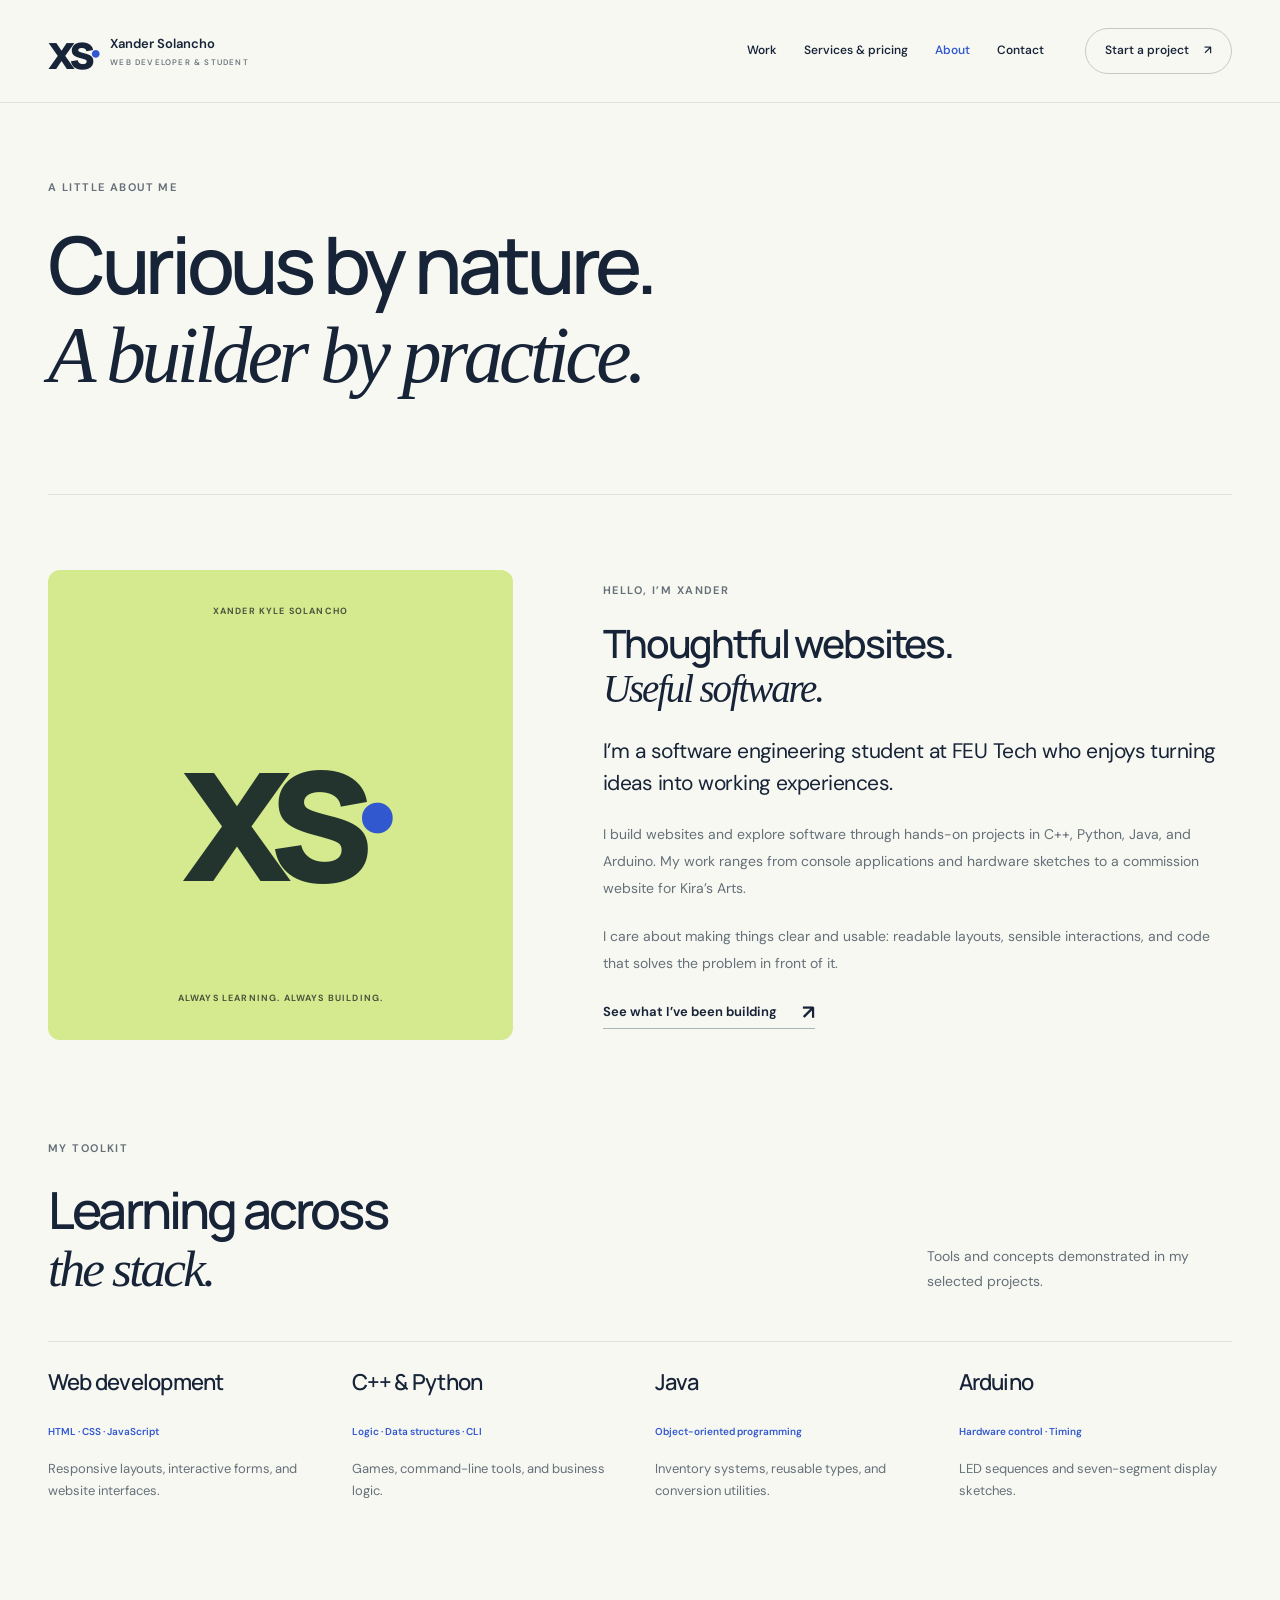
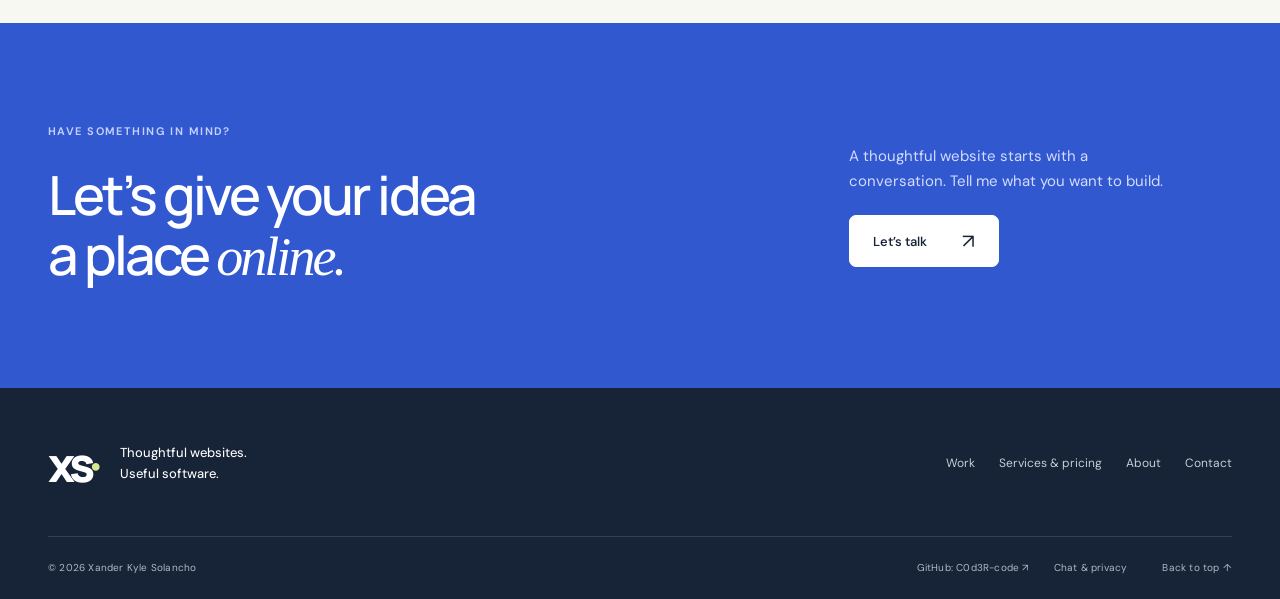
==== about.html @ 51db66fb "Redesign portfolio with case study, services, and rounded USD/PHP estimates" ====
<!doctype html>
<html lang="en">
<head>
<meta charset="utf-8">
<meta name="viewport" content="width=device-width,initial-scale=1">
<meta name="theme-color" content="#f8f8f3">
<meta name="description" content="Meet Xander Kyle Solancho, an FEU Tech software engineering student who builds websites and programs in C++, Python, Java, and Arduino.">
<meta property="og:title" content="About Xander — Xander Solancho">
<meta property="og:description" content="Meet Xander Kyle Solancho, an FEU Tech software engineering student who builds websites and programs in C++, Python, Java, and Arduino.">
<meta property="og:type" content="website">
<meta property="og:url" content="https://c0d3r-code.github.io/about.html">
<link rel="canonical" href="https://c0d3r-code.github.io/about.html">
<link rel="icon" href="assets/favicon.svg" type="image/svg+xml">
<title>About Xander — Xander Solancho</title>
<link rel="stylesheet" href="styles.css">
<script src="site.js" defer>
</script>
</head>
<body>
<a class="skip-link" href="#main">Skip to content</a>
<header class="site-header">
<div class="wrap header-inner">
<a class="brand" href="index.html" aria-label="Xander Solancho home">
<span class="brand-symbol">xs<span>·</span>
</span>
<span>Xander Solancho<small>WEB DEVELOPER & STUDENT</small>
</span>
</a>
<button class="menu-toggle" aria-expanded="false" aria-controls="navigation" type="button">Menu <span aria-hidden="true">+</span>
</button>
<nav id="navigation" aria-label="Main navigation">
<a href="work.html" >Work</a>
<a href="services.html" >Services & pricing</a>
<a href="about.html" aria-current="page">About</a>
<a href="contact.html" >Contact</a>
<a class="nav-cta" href="contact.html#inquiry">Start a project <span aria-hidden="true">↗</span>
</a>
</nav>
</div>
</header>
<main id="main">
<section class="page-hero wrap">
<p class="eyebrow">A LITTLE ABOUT ME</p>
<h1>Curious by nature.<br>
<em>A builder by practice.</em>
</h1>
</section>
<section class="wrap about-intro">
<div class="identity-art" aria-label="Xander Solancho monogram">
<span class="mono">XANDER KYLE SOLANCHO</span>
<strong>xs<span>·</span>
</strong>
<span class="mono">ALWAYS LEARNING. ALWAYS BUILDING.</span>
</div>
<div>
<p class="eyebrow">HELLO, I’M XANDER</p>
<h2>Thoughtful websites.<br>
<em>Useful software.</em>
</h2>
<p class="large-copy">I’m a software engineering student at FEU Tech who enjoys turning ideas into working experiences.</p>
<p>I build websites and explore software through hands-on projects in C++, Python, Java, and Arduino. My work ranges from console applications and hardware sketches to a commission website for Kira’s Arts.</p>
<p>I care about making things clear and usable: readable layouts, sensible interactions, and code that solves the problem in front of it.</p>
<a class="text-link" href="work.html">See what I’ve been building <span aria-hidden="true">↗</span>
</a>
</div>
</section>
<section class="section wrap">
<div class="section-heading">
<div>
<p class="eyebrow">MY TOOLKIT</p>
<h2>Learning across<br>
<em>the stack.</em>
</h2>
</div>
<p class="heading-aside">Tools and concepts demonstrated in my selected projects.</p>
</div>
<div class="toolkit">
<article>
<h3>Web development</h3>
<span>HTML · CSS · JavaScript</span>
<p>Responsive layouts, interactive forms, and website interfaces.</p>
</article>
<article>
<h3>C++ & Python</h3>
<span>Logic · Data structures · CLI</span>
<p>Games, command-line tools, and business logic.</p>
</article>
<article>
<h3>Java</h3>
<span>Object-oriented programming</span>
<p>Inventory systems, reusable types, and conversion utilities.</p>
</article>
<article>
<h3>Arduino</h3>
<span>Hardware control · Timing</span>
<p>LED sequences and seven-segment display sketches.</p>
</article>
</div>
</section>
<section class="cta section">
<div class="wrap cta-inner">
<div>
<p class="eyebrow">HAVE SOMETHING IN MIND?</p>
<h2>Let’s give your idea<br>a place <em>online.</em>
</h2>
</div>
<div>
<p>A thoughtful website starts with a conversation. Tell me what you want to build.</p>
<a class="button " href="contact.html">Let’s talk <span aria-hidden="true">↗</span>
</a>
</div>
</div>
</section>
</main>
<footer class="site-footer">
<div class="wrap">
<div class="footer-top">
<a class="brand footer-brand" href="index.html">
<span class="brand-symbol">xs<span>·</span>
</span>
<span>Thoughtful websites.<br>Useful software.</span>
</a>
<div class="footer-links">
<a href="work.html">Work</a>
<a href="services.html">Services & pricing</a>
<a href="about.html">About</a>
<a href="contact.html">Contact</a>
</div>
</div>
<div class="footer-bottom">
<span>© 2026 Xander Kyle Solancho</span>
<a href="https://github.com/C0d3R-code" target="_blank" rel="noopener noreferrer">GitHub: C0d3R-code <span aria-hidden="true">↗</span>
</a>
<a href="privacy.html">Chat & privacy</a>
<a href="#main">Back to top ↑</a>
</div>
</div>
</footer>
<script src="https://cdn.botpress.cloud/webchat/v5.0/inject.js">
</script>
<script src="https://files.bpcontent.cloud/2026/10/01/09/20261001095107-QPX5QSGX.js" defer>
</script>
</body>
</html>
---- styles.css ----
@import url('https://fonts.googleapis.com/css2?family=DM+Sans:wght@400;450;500;550;600;650;700&family=Manrope:wght@400;500;600;650;700;750;800&display=swap');
:root{--paper:#f8f8f3;--ink:#172337;--muted:#657078;--blue:#3158cf;--line:#dfe2dc;--soft:#eeefe8;--lime:#d5e98f;--wine:#30181f;--radius:16px}*{box-sizing:border-box}html{scroll-behavior:smooth;scroll-padding-top:100px}body{margin:0;background:var(--paper);color:var(--ink);font-family:'DM Sans','Segoe UI',sans-serif;font-size:16px;line-height:1.65;-webkit-font-smoothing:antialiased}::selection{background:var(--lime);color:var(--ink)}a{color:inherit;text-decoration:none}button,input,textarea,select{font:inherit}button,a,input,select,textarea{-webkit-tap-highlight-color:transparent}button{cursor:pointer}a,button,input,textarea,select{outline-offset:5px}a:focus-visible,button:focus-visible,input:focus-visible,textarea:focus-visible,select:focus-visible{outline:3px solid var(--blue)}button:disabled{cursor:default;opacity:.45}img{max-width:100%}h1,h2,h3,p{margin-top:0}h1,h2,h3{font-family:'Manrope','Segoe UI',sans-serif;font-weight:550;letter-spacing:-.055em;line-height:1.12}h1{font-size:clamp(48px,6.2vw,88px);margin-bottom:28px}h2{font-size:clamp(35px,4vw,54px);margin-bottom:26px}h3{font-size:24px;letter-spacing:-.035em}h1 em,h2 em,.case-lead em{font-family:Georgia,serif;font-weight:400;letter-spacing:-.055em}p{color:var(--muted);margin-bottom:22px}.wrap{width:min(1240px,calc(100% - 96px));margin-inline:auto}.section{padding-block:100px}.eyebrow,.mono,.section-label{font-family:'DM Sans','Segoe UI',sans-serif;font-size:11px;font-weight:650;letter-spacing:.13em;line-height:1.5}.eyebrow{margin-bottom:24px;color:var(--muted)}.small{font-size:13px}.muted{color:var(--muted)}.large-copy{font-size:25px;line-height:1.5;letter-spacing:-.025em;color:var(--ink)}.skip-link{position:absolute;top:8px;left:-9999px;background:var(--ink);color:white;padding:12px 20px;z-index:999}.skip-link:focus{left:12px}.site-header{border-bottom:1px solid var(--line);position:relative;z-index:20;background:var(--paper)}.header-inner{height:102px;display:flex;align-items:center;justify-content:space-between;gap:30px}.brand{display:flex;align-items:center;gap:15px;font-size:13px;font-weight:600;line-height:1.5;white-space:nowrap}.brand-symbol{font-family:'Manrope','Segoe UI',sans-serif;font-size:48px;font-weight:800;letter-spacing:-.13em;line-height:1}.brand-symbol>span{color:var(--blue)}.brand small{display:block;font-size:8px;letter-spacing:.15em;font-weight:550;color:var(--muted);margin-top:3px}.site-header nav{display:flex;align-items:center;gap:27px;font-size:12px;font-weight:550}.site-header nav>a{transition:color .2s}.site-header nav>a:hover,.site-header nav>a[aria-current]{color:var(--blue)}.site-header nav .nav-cta{border:1px solid #c5cbc5;border-radius:30px;padding:12px 19px;margin-left:14px}.nav-cta span{margin-left:12px}.menu-toggle{display:none}.button{display:inline-flex;align-items:center;justify-content:space-between;gap:35px;padding:15px 23px;background:var(--ink);color:white;border:1px solid var(--ink);border-radius:7px;font-size:13px;font-weight:550;line-height:1.5;transition:background .2s,transform .2s;cursor:pointer}.button:hover{background:var(--blue);border-color:var(--blue);transform:translateY(-2px)}.button>span{font-size:20px;font-weight:400;line-height:1}.button-secondary{background:transparent;color:var(--ink);border-color:#cbd1cb}.button-secondary:hover{color:white}.text-link{display:inline-flex;align-items:center;gap:25px;font-size:13px;font-weight:650;border-bottom:1px solid #acb5b5;padding-bottom:5px;width:fit-content}.text-link:hover{color:var(--blue);border-color:var(--blue)}.text-link span{font-size:20px;line-height:1}.home-hero{padding-top:55px;padding-bottom:60px}.hero-kicker{display:flex;align-items:center;gap:9px;font-size:10px;letter-spacing:.13em;font-weight:600;color:var(--muted)}.status-dot{width:7px;height:7px;flex:none;background:var(--blue);border-radius:50%;box-shadow:0 0 0 4px #3158cf0c}.hero-index{margin-left:auto;letter-spacing:.1em}.hero-heading{display:grid;grid-template-columns:1.25fr .75fr;gap:60px;align-items:end;margin:31px 0 46px}.hero-heading h1{font-size:clamp(48px,5.7vw,79px);letter-spacing:-.065em;line-height:1.08;margin:0;font-weight:550}.hero-heading h1>span{color:var(--blue)}.hero-intro{max-width:420px;padding-bottom:3px}.hero-intro p{font-size:15px;line-height:1.8}.hero-actions{display:flex;gap:10px;flex-wrap:wrap}.hero-actions .button{padding:13px 16px;gap:21px;font-size:12px}.hero-showcase{display:grid;grid-template-columns:.75fr 1.4fr;background:#e9e6ee;border-radius:14px;overflow:hidden;position:relative;min-height:420px;transition:box-shadow .25s}.hero-showcase:hover{box-shadow:0 15px 45px #17233714}.showcase-note{padding:45px 42px 75px}.showcase-note .eyebrow{font-size:9px;color:#645970}.showcase-note h2{font-size:40px;line-height:1.18;margin:24px 0}.showcase-note p{font-size:12px;line-height:1.6;color:#655c6c}.round-arrow{display:flex;align-items:center;justify-content:center;border:1px solid #b1a9b8;width:44px;height:44px;border-radius:50%;font-size:23px;margin-top:24px}.showcase-preview{padding:36px 32px 0 6px;display:flex;align-items:flex-start;overflow:hidden;max-height:430px;transform:rotate(-3deg);transform-origin:center}.browser-frame{background:#2f1920;border-radius:10px 10px 0 0;overflow:hidden;width:100%;box-shadow:0 14px 40px #271d2c26}.browser-bar{height:28px;background:#3d2931;display:flex;align-items:center;justify-content:space-between;padding:0 13px;color:#c2b0b8;font-size:8px;letter-spacing:.02em;gap:10px}.browser-dots{font-size:6px;letter-spacing:3px;color:#a18a93}.browser-screen{aspect-ratio:1.32;overflow:hidden}.browser-screen img{width:100%;height:auto;max-width:none;display:block}.project-caption{position:absolute;bottom:0;left:0;right:0;padding:16px 30px;background:#e9e6ee;display:flex;justify-content:space-between;font-size:9px;letter-spacing:.1em;font-weight:550;border-top:1px solid #d8d1e0}.expertise-strip{border-block:1px solid var(--line);padding:20px 0}.expertise-strip .wrap{display:flex;justify-content:space-between;align-items:center;gap:24px;font-size:12px;white-space:nowrap}.expertise-strip .wrap>span:first-child{color:var(--muted);margin-right:auto}.expertise-strip b{font-size:18px;color:var(--blue)}.intro-grid{display:grid;grid-template-columns:1fr 1fr;gap:100px;align-items:start}.intro-grid>div:last-child{padding-top:8px}.intro-grid p:not(.eyebrow):not(.large-copy){font-size:15px}.intro-grid .text-link{margin-top:12px}.section-heading{display:flex;justify-content:space-between;align-items:end;gap:40px;margin-bottom:44px}.section-heading h2{margin-bottom:0}.section-heading>.text-link{margin-bottom:6px}.heading-aside{max-width:305px;font-size:14px;line-height:1.8;margin-bottom:3px}.service-overview,.process-section,.case-features{background:var(--soft);border-block:1px solid var(--line)}.three-grid{display:grid;grid-template-columns:repeat(3,1fr);gap:25px}.service-card{padding:28px 0 4px;border-top:1px solid #cbd1c8}.service-number{display:block;color:var(--blue);font-size:11px;letter-spacing:.06em;margin-bottom:34px}.service-card h3{max-width:260px;font-size:24px;margin-bottom:17px}.service-card p{max-width:320px;font-size:14px;line-height:1.85;margin-bottom:0}.pricing-teaser{display:grid;grid-template-columns:1fr 1fr;gap:110px;align-items:center}.pricing-teaser>div>p:not(.eyebrow){max-width:420px;font-size:15px}.price-card{padding:44px;background:var(--ink);border-radius:14px;color:white}.price-card .eyebrow{color:#bac7d4;font-size:10px}.big-price{display:flex;align-items:baseline;gap:5px;font-size:91px;letter-spacing:-.075em;font-family:'Manrope',sans-serif;font-weight:500;line-height:1.3}.big-price>span{font-size:23px;letter-spacing:-.02em;margin-right:5px}.big-price small{font:13px 'DM Sans',sans-serif;letter-spacing:0;color:#a6b5c5;margin-left:12px}.price-card p{color:#b1c0ce;font-size:13px;margin:20px 0 30px}.price-card .button{background:var(--lime);border-color:var(--lime);color:var(--ink);width:100%}.compact-projects{border-top:1px solid var(--line)}.compact-projects>a{display:flex;align-items:center;gap:35px;padding:25px 3px;border-bottom:1px solid var(--line)}.compact-projects>a>span:first-child{font-size:11px;color:var(--muted);width:65px}.compact-projects h3{font-size:21px;letter-spacing:-.03em;margin:0}.compact-projects>a>span:last-child{font-size:23px;margin-left:auto}.compact-projects>a:hover h3{color:var(--blue)}.below-link{margin-top:32px}.cta{background:var(--blue);color:white}.cta-inner{display:grid;grid-template-columns:1.3fr .7fr;align-items:center;gap:90px}.cta .eyebrow{color:#c4d0ff}.cta h2{font-size:54px;margin-bottom:0}.cta p:not(.eyebrow){color:#d3dcff;font-size:15px;max-width:330px}.cta .button{background:white;color:var(--ink);border-color:white}.cta .button:hover{background:var(--lime);border-color:var(--lime)}.site-footer{background:#172337;color:white;padding-top:52px}.footer-top{display:flex;justify-content:space-between;align-items:center;gap:35px;padding-bottom:48px}.footer-brand{gap:25px;line-height:1.6;font-size:13px;font-weight:450}.footer-brand .brand-symbol>span{color:var(--lime)}.footer-links{display:flex;gap:24px;color:#c5ced6;font-size:12px}.footer-links a:hover{color:white}.footer-bottom{display:flex;flex-wrap:wrap;align-items:center;gap:25px;font-size:10px;padding:23px 0;border-top:1px solid #344050;color:#aebac8;letter-spacing:.02em}.footer-bottom>span:first-child{margin-right:auto}.footer-bottom>a:last-child{margin-left:10px}.page-hero{padding-top:76px;padding-bottom:66px;border-bottom:1px solid var(--line)}.page-hero h1{max-width:1040px}.page-hero>p:not(.eyebrow){font-size:17px;max-width:580px;margin-bottom:0}.anchor-links{display:flex;gap:30px;margin-top:34px;font-size:12px;font-weight:600}.anchor-links a:hover{color:var(--blue)}.section-label{display:flex;align-items:center;justify-content:space-between;gap:25px;padding-bottom:22px;margin-bottom:40px;border-bottom:1px solid var(--line);color:var(--muted);font-size:10px}.work-feature{display:grid;grid-template-columns:1.25fr .75fr;gap:60px;align-items:center}.work-image{background:#e9e6ee;padding:48px 36px 0;overflow:hidden;border-radius:12px}.work-image .browser-screen{aspect-ratio:1.15}.work-description h2{margin:22px 0 20px;font-size:43px}.work-description p{font-size:15px}.tags{display:flex;flex-wrap:wrap;gap:7px}.tag{font-size:9px;letter-spacing:.04em;padding:6px 11px;border:1px solid #cbd0cd;border-radius:40px;line-height:1.5}.work-description .text-link{margin-top:28px}.portfolio-project{display:grid;grid-template-columns:1.25fr .75fr;gap:60px;align-items:center;margin-top:70px}.portfolio-art{height:270px;border-radius:12px;background:#e3e8dc;display:flex;flex-direction:column;align-items:center;justify-content:space-between;padding:26px;color:#2d4738}.portfolio-art strong{font-family:'Manrope',sans-serif;letter-spacing:-.13em;font-size:120px;line-height:1}.portfolio-art strong>span{color:var(--blue)}.portfolio-art>span{font-size:9px;letter-spacing:.17em}.portfolio-project h3{font-size:32px}.portfolio-project p:not(.eyebrow){font-size:15px}.code-grid{display:grid;grid-template-columns:repeat(3,1fr);gap:18px}.code-project{padding:28px;background:white;border:1px solid var(--line);border-radius:10px;display:flex;flex-direction:column}.project-top{display:flex;justify-content:space-between;align-items:center;margin-bottom:38px;color:var(--blue)}.project-top .mono{font-size:10px}.project-top>span:last-child{font-size:23px}.code-project h3{font-size:24px;line-height:1.23}.code-project p{font-size:13px;line-height:1.8}.code-project small{font-size:10px;color:var(--muted);margin-top:auto;margin-bottom:25px}.code-project .text-link{font-size:12px}.source-download{font-size:10px;color:var(--muted);margin-top:15px}.source-download:hover{color:var(--blue)}.work-section{padding-bottom:20px}.case-hero{padding-top:35px}.back-link{display:block;font-size:12px;color:var(--muted);width:fit-content;margin-bottom:55px}.case-hero h1{font-size:clamp(56px,8vw,110px);margin:26px 0 20px}.blue-dot{color:var(--blue)}.case-lead{font-size:28px;line-height:1.4;letter-spacing:-.025em;color:var(--ink)}.case-meta{display:grid;grid-template-columns:1fr 1.3fr 1fr .8fr;gap:25px;margin-top:50px;border-top:1px solid var(--line);padding:25px 0 40px}.case-meta dt{font-size:9px;letter-spacing:.13em;color:var(--muted);margin-bottom:10px}.case-meta dd{margin:0;font-size:12px}.case-visual{background:#e9e6ee;border-radius:14px;padding:48px 58px 0;overflow:hidden}.case-desktop .browser-screen{aspect-ratio:1.65}.case-desktop .browser-bar{height:35px}.credit{border-left:2px solid #c6ccc7;padding-left:18px;font-size:12px!important;margin-top:30px}.responsive-case{display:grid;grid-template-columns:1fr 1fr;align-items:center;gap:110px}.responsive-case>div>p:not(.eyebrow){font-size:15px;max-width:430px}.mobile-stage{background:#e9e6ee;border-radius:14px;padding:55px 35px 28px;display:flex;flex-direction:column;align-items:center;gap:30px}.mobile-stage>.mono{font-size:8px;color:#776578;text-align:center}.phone-frame{border:7px solid #251820;border-radius:30px;width:255px;height:510px;overflow:hidden;box-shadow:0 14px 35px #271d2c26;background:#251820}.phone-frame img{display:block;width:100%;height:auto}.case-note{margin-top:35px;padding:25px;background:var(--soft);border-radius:8px}.case-note strong{font-size:12px}.case-note p{font-size:12px;margin:10px 0 0;line-height:1.8}.case-outcome{border-top:1px solid var(--line)}.case-outcome>p:not(.eyebrow){max-width:710px;font-size:17px}.case-outcome .button{margin-top:8px}.services-hero-bottom{display:flex;justify-content:space-between;align-items:end;gap:40px}.services-hero-bottom p{max-width:580px;font-size:17px;margin:0}.price-pill{flex:none;border:1px solid #ccd2ca;border-radius:50px;padding:15px 22px;font-size:12px}.price-pill>span{font-weight:700;font-size:19px;letter-spacing:-.03em;margin-right:8px}.services-list article{display:grid;grid-template-columns:60px 1fr 1fr;gap:45px;align-items:start;border-bottom:1px solid var(--line);padding:34px 0}.services-list article>.mono{color:var(--blue);padding-top:7px}.services-list article h2{font-size:30px;letter-spacing:-.04em;max-width:320px;margin:0}.services-list article p{font-size:14px;line-height:1.85;margin:0}.services-list .section-label{margin-bottom:0}.services-list{padding-bottom:30px}.estimate-section{display:grid;grid-template-columns:1fr .95fr;gap:110px;align-items:start}.estimate-section>div>p:not(.eyebrow){font-size:15px}.estimate-section .clean-list{margin:28px 0}.clean-list{padding:0;list-style:none}.clean-list li{padding:12px 0;border-bottom:1px solid var(--line);font-size:13px}.clean-list li:before{content:'↗';color:var(--blue);margin-right:14px}.calculator{background:white;border:1px solid var(--line);border-radius:14px;padding:34px;box-shadow:0 8px 25px #17233705}.calc-heading{display:flex;justify-content:space-between;align-items:center;margin-bottom:30px}.calc-heading .eyebrow{margin:0;font-size:10px}.calc-icon{font-size:25px;color:var(--blue)}.calculator>label{font-size:13px;font-weight:600}.stepper{display:flex;align-items:center;justify-content:space-between;border:1px solid #cbd3ce;border-radius:7px;padding:8px;margin:10px 0 24px;background:var(--paper)}.stepper button{border:0;width:42px;height:42px;background:white;border-radius:5px;color:var(--ink);font-size:23px}.stepper input{width:100px;padding:5px;background:none;border:0;text-align:center;appearance:textfield;font-size:26px;font-weight:600}.stepper input::-webkit-inner-spin-button{appearance:none}.calc-rule{display:flex;justify-content:space-between;gap:10px;font-size:10px;color:var(--muted);border-bottom:1px solid var(--line);padding-bottom:18px}.calc-rule>span:last-child{letter-spacing:.1em;font-size:8px}.calc-total{display:flex;flex-direction:column;padding:26px 0;gap:5px}.calc-total>span{font-size:11px;color:var(--muted)}.calc-total>strong{font-family:'Manrope',sans-serif;font-weight:600;letter-spacing:-.055em;font-size:44px;line-height:1.3;margin-bottom:14px}.calc-total>strong.php-total{font-size:32px;color:var(--blue);margin:0}.rate-field{display:flex;align-items:center;border-top:1px solid var(--line);padding-top:22px;gap:10px}.rate-field label{font-size:10px;white-space:nowrap;margin-right:auto}.rate-field input{min-width:0;width:112px;padding:7px 10px;border:1px solid var(--line);border-radius:5px;font-size:12px;background:var(--paper);color:var(--ink)}.rate-field button{width:32px;height:32px;flex:none;border:1px solid var(--line);border-radius:5px;background:white;color:var(--blue);font-size:19px}.rate-status,.rate-credit{font-size:10px!important;line-height:1.7;margin:10px 0 0}.rate-credit a{text-decoration:underline;text-underline-offset:3px}.calculator .button{width:100%;margin-top:25px}.faq-section{display:grid;grid-template-columns:.8fr 1.2fr;gap:90px}.faq-list{border-top:1px solid var(--line)}.faq-list details{border-bottom:1px solid var(--line)}.faq-list summary{cursor:pointer;list-style:none;font-size:14px;font-weight:550;padding:22px 30px 22px 0;position:relative}.faq-list summary:after{content:'+';position:absolute;right:2px;top:18px;font-size:22px;color:var(--blue)}.faq-list details[open] summary:after{content:'−'}.faq-list summary::-webkit-details-marker{display:none}.faq-list details p{font-size:13px;line-height:1.85;padding-right:25px}.about-intro{display:grid;grid-template-columns:.85fr 1.15fr;gap:90px;align-items:center;padding-top:75px}.identity-art{background:var(--lime);border-radius:12px;min-height:470px;display:flex;flex-direction:column;align-items:center;justify-content:space-between;padding:35px 24px}.identity-art>.mono{font-size:9px;color:#46513a;text-align:center}.identity-art strong{font-family:'Manrope',sans-serif;font-weight:750;line-height:1;letter-spacing:-.13em;font-size:200px;color:#23342e}.identity-art strong>span{color:var(--blue)}.about-intro h2{font-size:39px}.about-intro p:not(.large-copy):not(.eyebrow){font-size:14px;line-height:1.9}.about-intro .large-copy{font-size:21px}.toolkit{display:grid;grid-template-columns:repeat(4,1fr);border-top:1px solid var(--line);gap:30px}.toolkit article{padding-top:28px}.toolkit h3{font-size:22px}.toolkit article>span{font-size:10px;font-weight:600;color:var(--blue)}.toolkit p{font-size:13px;margin-top:15px}.contact-layout{display:grid;grid-template-columns:1fr 1fr;gap:90px;align-items:start;padding:70px 0 50px}.contact-list{border-top:1px solid var(--line);display:flex;flex-direction:column}.contact-list>a{display:grid;grid-template-columns:65px minmax(0,1fr) 20px;gap:12px;align-items:center;padding:22px 0;border-bottom:1px solid var(--line);font-size:14px}.contact-label{color:var(--muted);font-size:12px}.contact-value{overflow-wrap:anywhere;font-weight:550}.contact-list>a>span:last-child{font-size:20px;justify-self:end}.contact-list>a:hover .contact-value{color:var(--blue)}.contact-help{display:flex;gap:22px;margin-top:50px;align-items:start}.small-icon{font-size:34px;color:var(--blue);line-height:1.2}.contact-help h3{font-size:21px}.contact-help p{font-size:13px;line-height:1.8}.contact-help .text-link{font-size:11px}.inquiry-card{padding:36px;background:#eeefe8;border:1px solid var(--line);border-radius:12px}.inquiry-card h2{font-size:37px}.inquiry-card label{display:block;font-size:11px;font-weight:600;margin:19px 0 7px}.inquiry-card input,.inquiry-card select,.inquiry-card textarea{padding:13px 12px;background:var(--paper);border:1px solid #cfd5cd;color:var(--ink);font-size:12px;border-radius:5px;width:100%;min-width:0}.inquiry-card textarea{resize:vertical;min-height:130px}.form-row{display:grid;grid-template-columns:1.7fr .8fr;gap:12px}.inquiry-card .button{width:100%;margin-top:20px}.form-note{font-size:10px;line-height:1.8;margin:13px 0 0}.contact-bottom{border-top:1px solid var(--line);padding:35px 0 65px;display:flex;align-items:center;justify-content:space-between;gap:20px}.contact-bottom p{font-size:12px;margin:0}.contact-bottom strong{color:var(--ink);margin-left:16px}.prose{max-width:800px;padding-top:60px}.prose h2{font-size:27px;margin-top:34px;letter-spacing:-.035em}.prose p{font-size:15px;line-height:1.9}.prose a{text-decoration:underline;text-underline-offset:4px}
@media(min-width:1500px){.hero-heading h1{font-size:84px}.showcase-preview{max-height:480px}.hero-showcase{min-height:460px}}
@media(max-width:1100px){.wrap{width:calc(100% - 64px)}.site-header nav{gap:17px}.site-header nav .nav-cta{margin-left:0;padding:11px 14px}.brand{gap:12px}.brand>span:last-child{font-size:11px}.brand small{font-size:7px}.hero-heading{gap:35px;grid-template-columns:1.2fr .8fr}.hero-heading h1{font-size:61px}.hero-intro p{font-size:14px}.hero-actions .button{gap:13px;padding:12px}.showcase-note{padding:35px 30px 65px}.showcase-note h2{font-size:34px}.hero-showcase{min-height:380px}.showcase-preview{max-height:370px}.intro-grid,.pricing-teaser,.cta-inner,.work-feature,.portfolio-project,.responsive-case,.estimate-section,.about-intro,.contact-layout{gap:55px}.code-grid{grid-template-columns:repeat(2,1fr)}.services-list article{gap:30px;grid-template-columns:40px 1fr 1fr}.services-list article h2{font-size:26px}.faq-section{gap:50px}.contact-list>a{gap:8px;grid-template-columns:51px minmax(0,1fr) 15px;font-size:12px}.big-price{font-size:79px}}
@media(max-width:800px){.section{padding-block:75px}.header-inner{height:83px}.brand>span:last-child{font-size:12px}.brand small{font-size:7px}.site-header nav{gap:15px}.site-header nav .nav-cta{display:none}.hero-heading{grid-template-columns:1fr;gap:25px;margin-bottom:35px}.hero-heading h1{font-size:70px}.hero-intro{max-width:560px}.hero-actions .button{padding:13px 20px;gap:30px}.hero-showcase{grid-template-columns:.7fr 1fr;min-height:340px}.showcase-note{padding:28px 25px 55px}.showcase-note h2{font-size:31px}.showcase-note p{font-size:11px}.round-arrow{margin-top:20px}.showcase-preview{padding:35px 15px 0 0;max-height:320px}.showcase-preview .browser-screen{aspect-ratio:.85}.project-caption{font-size:8px;padding:13px 20px}.expertise-strip .wrap{gap:18px;font-size:10px;flex-wrap:wrap;justify-content:center}.expertise-strip .wrap>span:first-child{display:none}.intro-grid{gap:40px}.large-copy{font-size:22px}.three-grid{gap:20px}.service-card h3{font-size:21px}.service-card p{font-size:13px}.pricing-teaser{gap:40px}.price-card{padding:27px}.big-price{font-size:64px}.big-price>span{font-size:17px}.big-price small{font-size:11px;margin-left:7px}.price-card .button{gap:12px;padding:13px 15px;font-size:11px}.section-heading{gap:30px}.heading-aside{max-width:250px;font-size:13px}.cta-inner{gap:45px}.cta h2{font-size:43px}.cta p:not(.eyebrow){font-size:13px}.footer-links{gap:18px;font-size:11px;flex-wrap:wrap;justify-content:end}.footer-bottom{gap:18px}.work-feature,.portfolio-project{gap:35px;grid-template-columns:1.1fr .9fr}.work-image{padding:30px 20px 0}.work-image .browser-screen{aspect-ratio:.9}.work-description h2{font-size:35px}.work-description p,.portfolio-project p:not(.eyebrow){font-size:13px}.portfolio-art{height:280px}.portfolio-project h3{font-size:28px}.case-meta{grid-template-columns:repeat(2,1fr);row-gap:25px}.case-visual{padding:35px 30px 0}.case-desktop .browser-screen{aspect-ratio:1.3}.responsive-case{gap:40px}.phone-frame{width:205px;height:440px}.mobile-stage{padding:35px 25px 22px}.services-hero-bottom{align-items:start;flex-direction:column;gap:25px}.services-hero-bottom p{font-size:16px}.services-list article{grid-template-columns:30px 1fr;gap:20px}.services-list article p{grid-column:2;max-width:530px}.services-list article h2{max-width:none}.estimate-section{gap:40px}.calculator{padding:25px}.calc-total>strong{font-size:38px}.rate-field{gap:7px}.rate-field input{width:85px}.rate-field label{font-size:9px}.faq-section{grid-template-columns:.8fr 1.2fr;gap:35px}.about-intro{gap:40px;grid-template-columns:.85fr 1.15fr}.identity-art{min-height:440px}.identity-art strong{font-size:155px}.identity-art>.mono{font-size:7px}.about-intro h2{font-size:32px}.toolkit{grid-template-columns:repeat(2,1fr)}.contact-layout{grid-template-columns:1fr;gap:55px}.contact-info{max-width:650px}.contact-list>a{font-size:16px;grid-template-columns:80px minmax(0,1fr) 20px;padding:25px 0}.contact-help{margin-top:35px}.contact-bottom{align-items:start;flex-direction:column}.contact-bottom strong{margin-left:12px}.inquiry-card h2{font-size:40px}}
@media(max-width:580px){.wrap{width:calc(100% - 40px)}.header-inner{height:79px}.brand-symbol{font-size:43px}.brand{gap:12px}.brand>span:last-child{font-size:11px}.brand small{font-size:6px;letter-spacing:.12em}.menu-toggle{display:flex;align-items:center;gap:18px;background:none;border:1px solid #cbd1c8;border-radius:30px;padding:9px 15px;font-size:11px}.menu-toggle>span{font-size:19px;line-height:1}.site-header nav{display:none;position:absolute;left:0;right:0;top:79px;background:var(--paper);border-bottom:1px solid var(--line);padding:20px;box-shadow:0 14px 20px #17233709;flex-direction:column;align-items:stretch;gap:0;font-size:15px}.site-header nav.open{display:flex}.site-header nav>a{padding:12px 0}.site-header nav .nav-cta{display:block;padding:12px 17px;margin:10px 0 0;text-align:center}.home-hero{padding-top:34px;padding-bottom:35px}.hero-kicker{font-size:8px;letter-spacing:.1em;gap:8px}.hero-index{font-size:7px}.hero-heading{margin-top:27px;gap:24px}.hero-heading h1{font-size:clamp(41px,10.9vw,63px);letter-spacing:-.065em;line-height:1.13}.hero-intro p{font-size:14px;line-height:1.85;margin-bottom:22px}.hero-actions{gap:9px}.hero-actions .button{font-size:11px;gap:21px;padding:13px 15px}.hero-showcase{grid-template-columns:1fr;min-height:0}.showcase-note{padding:29px 25px 20px}.showcase-note .eyebrow{font-size:8px}.showcase-note h2{font-size:34px;margin:16px 0 13px;max-width:280px}.showcase-note p{font-size:11px;margin-bottom:0}.round-arrow{position:absolute;right:25px;top:117px;width:39px;height:39px;font-size:22px;margin:0}.showcase-preview{padding:15px 24px 0;max-height:255px;transform:rotate(-3deg);margin-bottom:41px}.showcase-preview .browser-screen{aspect-ratio:1.05}.project-caption{font-size:7px;padding:13px 18px;letter-spacing:.08em}.expertise-strip{padding:17px 0}.expertise-strip .wrap{gap:11px;font-size:8px;width:calc(100% - 30px)}.expertise-strip b{font-size:14px}.section{padding-block:62px}.eyebrow{font-size:9px;margin-bottom:19px}h1{font-size:47px}h2{font-size:36px;margin-bottom:23px}h3{font-size:23px}.intro-grid{grid-template-columns:1fr;gap:19px}.intro-grid>div:last-child{padding-top:0}.intro-grid h2{margin-bottom:0}.large-copy{font-size:22px;line-height:1.5}.intro-grid p:not(.eyebrow):not(.large-copy){font-size:14px}.section-heading{display:block;margin-bottom:31px}.section-heading>.text-link{margin-top:26px;margin-bottom:0}.heading-aside{margin-top:20px;max-width:100%;font-size:13px}.three-grid{grid-template-columns:1fr;gap:28px}.service-card{padding:23px 0 0}.service-number{margin-bottom:20px;font-size:10px}.service-card h3{max-width:none;font-size:25px;margin-bottom:14px}.service-card p{max-width:none;font-size:14px}.pricing-teaser{grid-template-columns:1fr;gap:25px}.price-card{padding:30px}.big-price{font-size:83px}.big-price>span{font-size:21px}.big-price small{font-size:12px;margin-left:10px}.price-card .button{font-size:13px}.compact-projects>a{gap:18px;padding:23px 0;align-items:start}.compact-projects>a>span:first-child{font-size:10px;width:43px;flex:none;padding-top:5px}.compact-projects h3{font-size:19px;line-height:1.4}.compact-projects>a>span:last-child{font-size:20px}.text-link{font-size:12px;gap:20px}.cta-inner{grid-template-columns:1fr;gap:25px}.cta h2{font-size:43px}.cta p:not(.eyebrow){font-size:14px;max-width:100%}.cta .button{font-size:12px}.footer-top{align-items:start;flex-direction:column;padding-bottom:33px;gap:30px}.footer-brand{font-size:12px;gap:22px}.footer-links{justify-content:start;font-size:11px;gap:22px}.footer-bottom{display:grid;grid-template-columns:1fr 1fr;gap:15px;font-size:9px;padding:24px 0}.footer-bottom>span:first-child{margin:0;grid-column:1/-1}.footer-bottom>a:last-child{margin-left:0;grid-column:2;grid-row:3;justify-self:end}.footer-bottom>a:nth-child(2){grid-column:1/-1}.page-hero{padding-top:45px;padding-bottom:43px}.page-hero h1{font-size:clamp(40px,10.3vw,57px);line-height:1.15;letter-spacing:-.06em}.page-hero>p:not(.eyebrow){font-size:15px}.anchor-links{gap:25px;font-size:11px;margin-top:26px}.section-label{font-size:8px;gap:15px;padding-bottom:17px;margin-bottom:27px}.work-feature,.portfolio-project{grid-template-columns:1fr;gap:25px}.work-image{padding:28px 22px 0}.work-image .browser-screen{aspect-ratio:1.25}.work-description h2{font-size:37px;margin:19px 0 16px}.work-description p{font-size:14px}.tag{font-size:8px}.portfolio-project{margin-top:48px;gap:27px}.portfolio-art{height:240px}.portfolio-project h3{font-size:29px}.portfolio-project p:not(.eyebrow){font-size:14px}.code-grid{grid-template-columns:1fr;gap:15px}.code-project{padding:27px}.code-project h3{font-size:25px}.code-project p{font-size:14px}.code-project .text-link{font-size:12px}.project-top{margin-bottom:24px}.code-project small{font-size:10px}.case-hero{padding-top:25px}.back-link{margin-bottom:35px;font-size:11px}.case-hero h1{font-size:58px;letter-spacing:-.065em}.case-lead{font-size:25px;line-height:1.45}.case-meta{margin-top:35px;gap:20px;padding:23px 0 26px}.case-meta dt{font-size:8px}.case-meta dd{font-size:11px;line-height:1.7}.case-visual{padding:24px 18px 0}.case-desktop .browser-screen{aspect-ratio:1.05}.case-desktop .browser-bar{height:23px;font-size:6px;padding:0 8px}.browser-dots{font-size:5px;letter-spacing:1px}.responsive-case{grid-template-columns:1fr;gap:30px}.phone-frame{width:230px;height:475px}.mobile-stage{padding:35px 30px 25px}.case-note{margin-top:25px}.case-outcome>p:not(.eyebrow){font-size:15px}.services-hero-bottom p{font-size:15px}.price-pill{padding:12px 18px;font-size:11px}.price-pill>span{font-size:18px}.services-list article{grid-template-columns:24px 1fr;gap:18px;padding:28px 0}.services-list article h2{font-size:25px;line-height:1.25}.services-list article p{font-size:13px}.services-list article>.mono{font-size:10px;padding-top:5px}.services-list{padding-bottom:0}.estimate-section{grid-template-columns:1fr;gap:29px}.estimate-section .small{font-size:12px!important}.calculator{padding:25px}.calc-total>strong{font-size:43px}.calc-total>strong.php-total{font-size:34px}.rate-field input{width:120px}.rate-field label{font-size:11px}.calc-rule{font-size:11px}.faq-section{grid-template-columns:1fr;gap:20px}.faq-list summary{font-size:13px;line-height:1.7;padding-block:20px}.faq-list details p{font-size:13px}.about-intro{grid-template-columns:1fr;gap:36px;padding-top:40px}.identity-art{min-height:330px;padding:26px}.identity-art strong{font-size:160px}.identity-art>.mono{font-size:8px}.about-intro h2{font-size:35px}.about-intro p:not(.large-copy):not(.eyebrow){font-size:14px}.toolkit{gap:25px 20px}.toolkit article{padding-top:23px}.toolkit h3{font-size:21px;line-height:1.3}.toolkit article>span{font-size:9px}.toolkit p{font-size:12px}.contact-layout{padding-top:40px;gap:42px}.contact-list>a{grid-template-columns:53px minmax(0,1fr) 16px;font-size:12px;gap:8px;padding:22px 0}.contact-label{font-size:11px}.contact-value{line-height:1.8}.contact-help{gap:17px;margin-top:35px}.contact-help h3{font-size:22px}.inquiry-card{padding:26px 22px}.inquiry-card h2{font-size:35px}.form-row{grid-template-columns:1fr}.form-row>div:last-child{max-width:100%}.inquiry-card input,.inquiry-card select,.inquiry-card textarea{font-size:16px;padding:12px;line-height:1.5}.inquiry-card input::placeholder,.inquiry-card textarea::placeholder{font-size:12px}.inquiry-card label{font-size:11px}.inquiry-card .button{font-size:12px}.contact-bottom{padding:28px 0 50px;gap:20px}.contact-bottom p{font-size:11px;display:flex;flex-direction:column;gap:6px}.contact-bottom strong{margin-left:0;font-size:19px}.prose h2{font-size:27px}.prose p{font-size:14px}.form-note{font-size:11px}}
@media(max-width:580px){.contact-value{font-size:14px}.contact-label{font-size:12px}}
@media(prefers-reduced-motion:reduce){html{scroll-behavior:auto}*,*:before,*:after{animation:none!important;transition:none!important}}
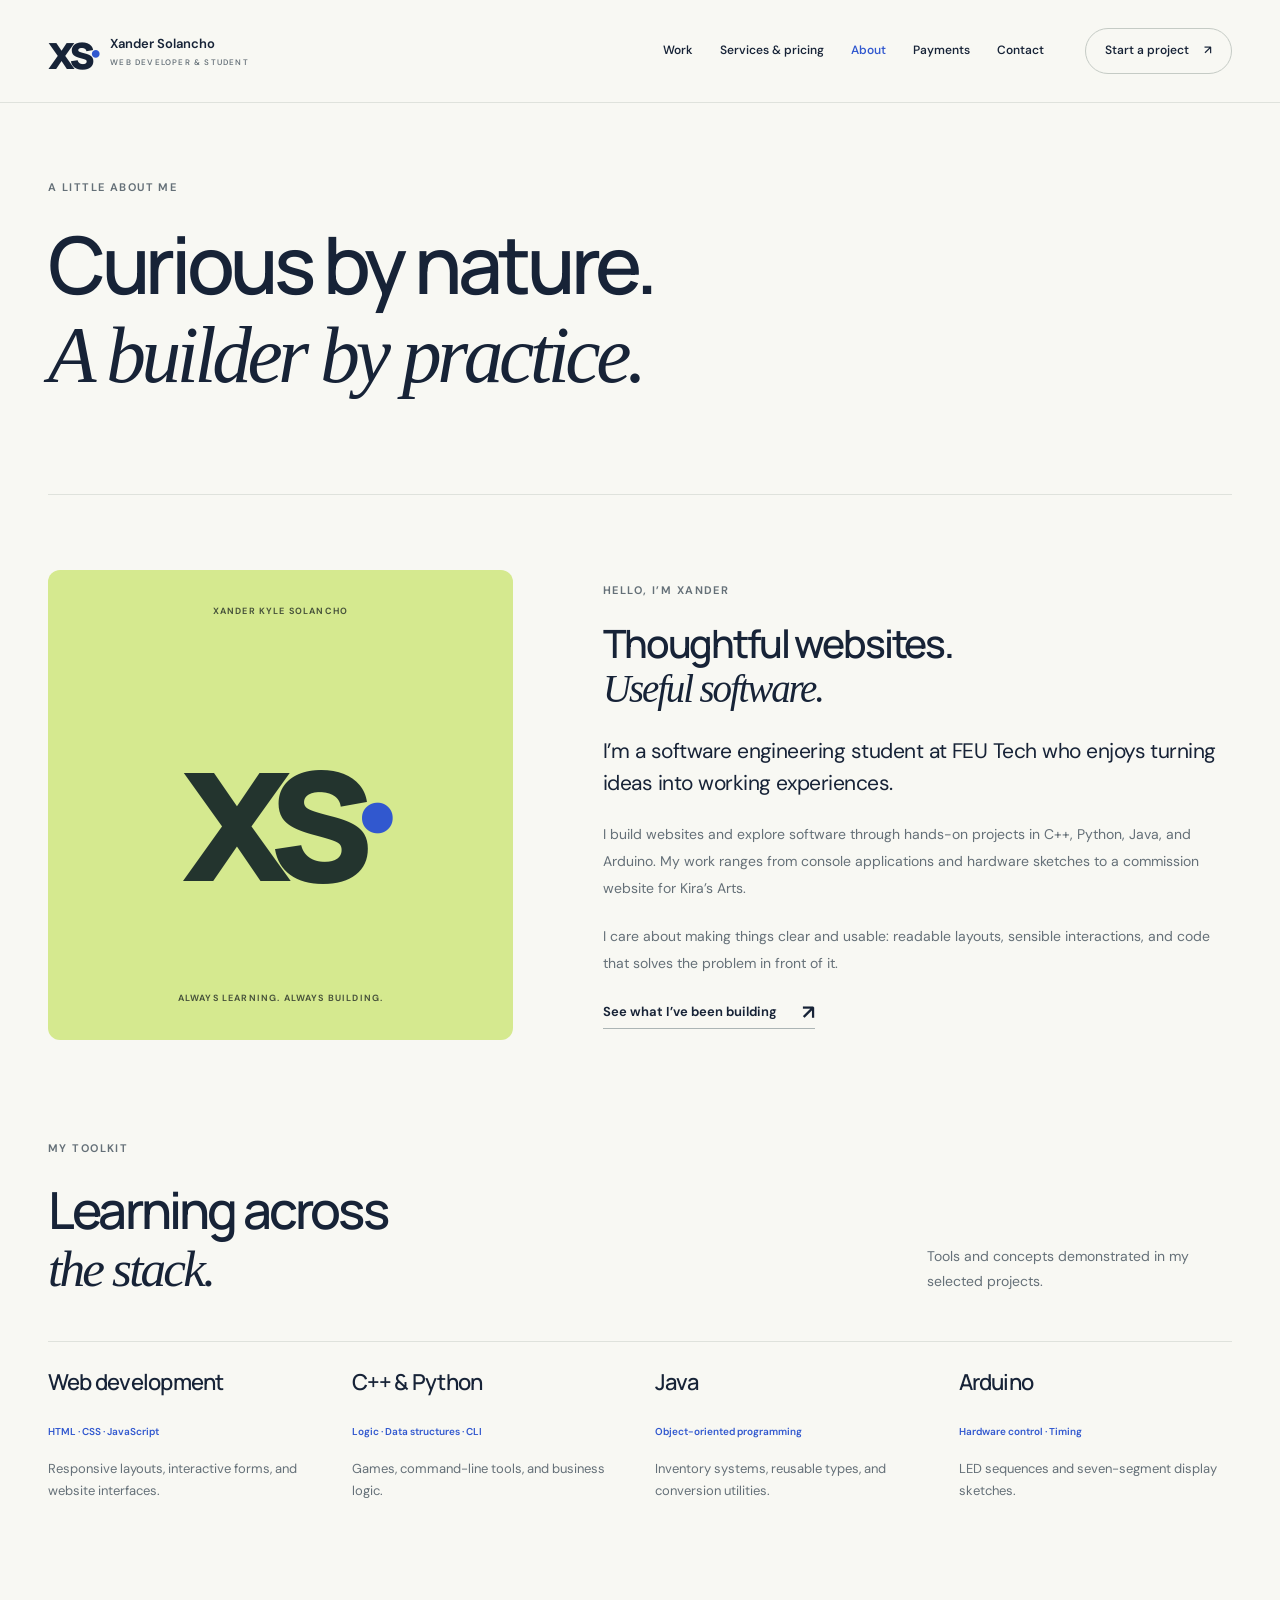
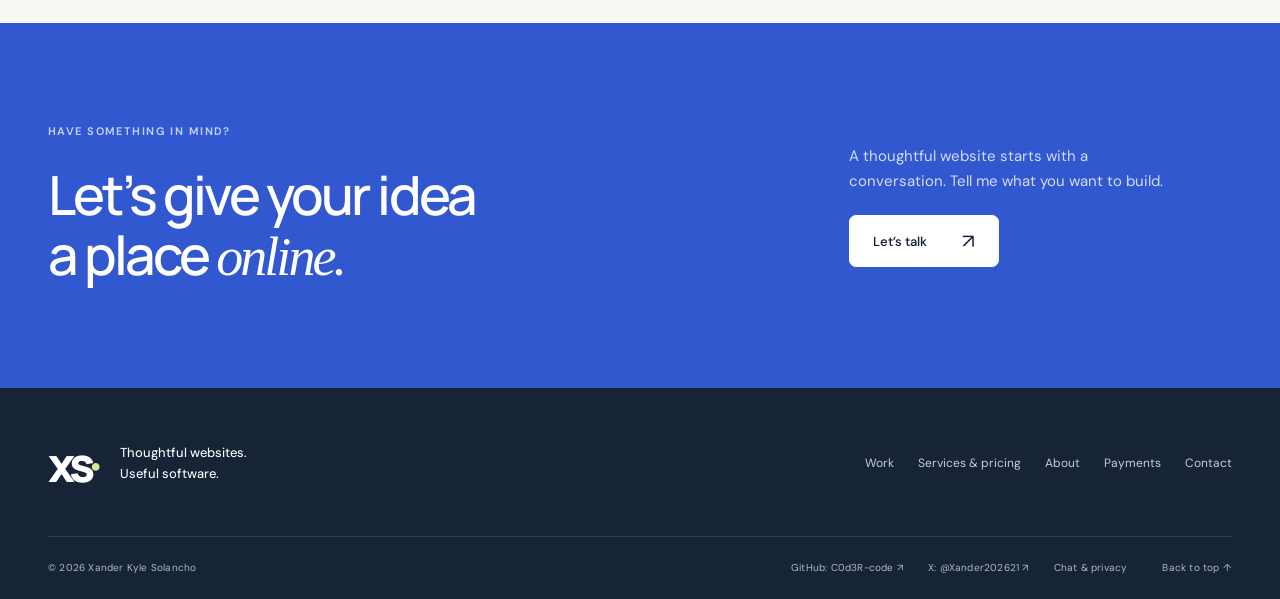
==== commit cce3c3ef: "Add X project updates and PayPal, GCash, Maya payment page" ====
--- a/about.html
+++ b/about.html
@@ -32,6 +32,7 @@
 <a href="work.html" >Work</a>
 <a href="services.html" >Services & pricing</a>
 <a href="about.html" aria-current="page">About</a>
+<a href="payments.html" >Payments</a>
 <a href="contact.html" >Contact</a>
 <a class="nav-cta" href="contact.html#inquiry">Start a project <span aria-hidden="true">↗</span>
 </a>
@@ -124,6 +125,7 @@
 <a href="work.html">Work</a>
 <a href="services.html">Services & pricing</a>
 <a href="about.html">About</a>
+<a href="payments.html">Payments</a>
 <a href="contact.html">Contact</a>
 </div>
 </div>
@@ -131,6 +133,7 @@
 <span>© 2026 Xander Kyle Solancho</span>
 <a href="https://github.com/C0d3R-code" target="_blank" rel="noopener noreferrer">GitHub: C0d3R-code <span aria-hidden="true">↗</span>
 </a>
+<a href="https://x.com/Xander202621" target="_blank" rel="noopener noreferrer">X: @Xander202621 ↗</a>
 <a href="privacy.html">Chat & privacy</a>
 <a href="#main">Back to top ↑</a>
 </div>
--- a/styles.css
+++ b/styles.css
@@ -6,3 +6,9 @@
 @media(max-width:580px){.wrap{width:calc(100% - 40px)}.header-inner{height:79px}.brand-symbol{font-size:43px}.brand{gap:12px}.brand>span:last-child{font-size:11px}.brand small{font-size:6px;letter-spacing:.12em}.menu-toggle{display:flex;align-items:center;gap:18px;background:none;border:1px solid #cbd1c8;border-radius:30px;padding:9px 15px;font-size:11px}.menu-toggle>span{font-size:19px;line-height:1}.site-header nav{display:none;position:absolute;left:0;right:0;top:79px;background:var(--paper);border-bottom:1px solid var(--line);padding:20px;box-shadow:0 14px 20px #17233709;flex-direction:column;align-items:stretch;gap:0;font-size:15px}.site-header nav.open{display:flex}.site-header nav>a{padding:12px 0}.site-header nav .nav-cta{display:block;padding:12px 17px;margin:10px 0 0;text-align:center}.home-hero{padding-top:34px;padding-bottom:35px}.hero-kicker{font-size:8px;letter-spacing:.1em;gap:8px}.hero-index{font-size:7px}.hero-heading{margin-top:27px;gap:24px}.hero-heading h1{font-size:clamp(41px,10.9vw,63px);letter-spacing:-.065em;line-height:1.13}.hero-intro p{font-size:14px;line-height:1.85;margin-bottom:22px}.hero-actions{gap:9px}.hero-actions .button{font-size:11px;gap:21px;padding:13px 15px}.hero-showcase{grid-template-columns:1fr;min-height:0}.showcase-note{padding:29px 25px 20px}.showcase-note .eyebrow{font-size:8px}.showcase-note h2{font-size:34px;margin:16px 0 13px;max-width:280px}.showcase-note p{font-size:11px;margin-bottom:0}.round-arrow{position:absolute;right:25px;top:117px;width:39px;height:39px;font-size:22px;margin:0}.showcase-preview{padding:15px 24px 0;max-height:255px;transform:rotate(-3deg);margin-bottom:41px}.showcase-preview .browser-screen{aspect-ratio:1.05}.project-caption{font-size:7px;padding:13px 18px;letter-spacing:.08em}.expertise-strip{padding:17px 0}.expertise-strip .wrap{gap:11px;font-size:8px;width:calc(100% - 30px)}.expertise-strip b{font-size:14px}.section{padding-block:62px}.eyebrow{font-size:9px;margin-bottom:19px}h1{font-size:47px}h2{font-size:36px;margin-bottom:23px}h3{font-size:23px}.intro-grid{grid-template-columns:1fr;gap:19px}.intro-grid>div:last-child{padding-top:0}.intro-grid h2{margin-bottom:0}.large-copy{font-size:22px;line-height:1.5}.intro-grid p:not(.eyebrow):not(.large-copy){font-size:14px}.section-heading{display:block;margin-bottom:31px}.section-heading>.text-link{margin-top:26px;margin-bottom:0}.heading-aside{margin-top:20px;max-width:100%;font-size:13px}.three-grid{grid-template-columns:1fr;gap:28px}.service-card{padding:23px 0 0}.service-number{margin-bottom:20px;font-size:10px}.service-card h3{max-width:none;font-size:25px;margin-bottom:14px}.service-card p{max-width:none;font-size:14px}.pricing-teaser{grid-template-columns:1fr;gap:25px}.price-card{padding:30px}.big-price{font-size:83px}.big-price>span{font-size:21px}.big-price small{font-size:12px;margin-left:10px}.price-card .button{font-size:13px}.compact-projects>a{gap:18px;padding:23px 0;align-items:start}.compact-projects>a>span:first-child{font-size:10px;width:43px;flex:none;padding-top:5px}.compact-projects h3{font-size:19px;line-height:1.4}.compact-projects>a>span:last-child{font-size:20px}.text-link{font-size:12px;gap:20px}.cta-inner{grid-template-columns:1fr;gap:25px}.cta h2{font-size:43px}.cta p:not(.eyebrow){font-size:14px;max-width:100%}.cta .button{font-size:12px}.footer-top{align-items:start;flex-direction:column;padding-bottom:33px;gap:30px}.footer-brand{font-size:12px;gap:22px}.footer-links{justify-content:start;font-size:11px;gap:22px}.footer-bottom{display:grid;grid-template-columns:1fr 1fr;gap:15px;font-size:9px;padding:24px 0}.footer-bottom>span:first-child{margin:0;grid-column:1/-1}.footer-bottom>a:last-child{margin-left:0;grid-column:2;grid-row:3;justify-self:end}.footer-bottom>a:nth-child(2){grid-column:1/-1}.page-hero{padding-top:45px;padding-bottom:43px}.page-hero h1{font-size:clamp(40px,10.3vw,57px);line-height:1.15;letter-spacing:-.06em}.page-hero>p:not(.eyebrow){font-size:15px}.anchor-links{gap:25px;font-size:11px;margin-top:26px}.section-label{font-size:8px;gap:15px;padding-bottom:17px;margin-bottom:27px}.work-feature,.portfolio-project{grid-template-columns:1fr;gap:25px}.work-image{padding:28px 22px 0}.work-image .browser-screen{aspect-ratio:1.25}.work-description h2{font-size:37px;margin:19px 0 16px}.work-description p{font-size:14px}.tag{font-size:8px}.portfolio-project{margin-top:48px;gap:27px}.portfolio-art{height:240px}.portfolio-project h3{font-size:29px}.portfolio-project p:not(.eyebrow){font-size:14px}.code-grid{grid-template-columns:1fr;gap:15px}.code-project{padding:27px}.code-project h3{font-size:25px}.code-project p{font-size:14px}.code-project .text-link{font-size:12px}.project-top{margin-bottom:24px}.code-project small{font-size:10px}.case-hero{padding-top:25px}.back-link{margin-bottom:35px;font-size:11px}.case-hero h1{font-size:58px;letter-spacing:-.065em}.case-lead{font-size:25px;line-height:1.45}.case-meta{margin-top:35px;gap:20px;padding:23px 0 26px}.case-meta dt{font-size:8px}.case-meta dd{font-size:11px;line-height:1.7}.case-visual{padding:24px 18px 0}.case-desktop .browser-screen{aspect-ratio:1.05}.case-desktop .browser-bar{height:23px;font-size:6px;padding:0 8px}.browser-dots{font-size:5px;letter-spacing:1px}.responsive-case{grid-template-columns:1fr;gap:30px}.phone-frame{width:230px;height:475px}.mobile-stage{padding:35px 30px 25px}.case-note{margin-top:25px}.case-outcome>p:not(.eyebrow){font-size:15px}.services-hero-bottom p{font-size:15px}.price-pill{padding:12px 18px;font-size:11px}.price-pill>span{font-size:18px}.services-list article{grid-template-columns:24px 1fr;gap:18px;padding:28px 0}.services-list article h2{font-size:25px;line-height:1.25}.services-list article p{font-size:13px}.services-list article>.mono{font-size:10px;padding-top:5px}.services-list{padding-bottom:0}.estimate-section{grid-template-columns:1fr;gap:29px}.estimate-section .small{font-size:12px!important}.calculator{padding:25px}.calc-total>strong{font-size:43px}.calc-total>strong.php-total{font-size:34px}.rate-field input{width:120px}.rate-field label{font-size:11px}.calc-rule{font-size:11px}.faq-section{grid-template-columns:1fr;gap:20px}.faq-list summary{font-size:13px;line-height:1.7;padding-block:20px}.faq-list details p{font-size:13px}.about-intro{grid-template-columns:1fr;gap:36px;padding-top:40px}.identity-art{min-height:330px;padding:26px}.identity-art strong{font-size:160px}.identity-art>.mono{font-size:8px}.about-intro h2{font-size:35px}.about-intro p:not(.large-copy):not(.eyebrow){font-size:14px}.toolkit{gap:25px 20px}.toolkit article{padding-top:23px}.toolkit h3{font-size:21px;line-height:1.3}.toolkit article>span{font-size:9px}.toolkit p{font-size:12px}.contact-layout{padding-top:40px;gap:42px}.contact-list>a{grid-template-columns:53px minmax(0,1fr) 16px;font-size:12px;gap:8px;padding:22px 0}.contact-label{font-size:11px}.contact-value{line-height:1.8}.contact-help{gap:17px;margin-top:35px}.contact-help h3{font-size:22px}.inquiry-card{padding:26px 22px}.inquiry-card h2{font-size:35px}.form-row{grid-template-columns:1fr}.form-row>div:last-child{max-width:100%}.inquiry-card input,.inquiry-card select,.inquiry-card textarea{font-size:16px;padding:12px;line-height:1.5}.inquiry-card input::placeholder,.inquiry-card textarea::placeholder{font-size:12px}.inquiry-card label{font-size:11px}.inquiry-card .button{font-size:12px}.contact-bottom{padding:28px 0 50px;gap:20px}.contact-bottom p{font-size:11px;display:flex;flex-direction:column;gap:6px}.contact-bottom strong{margin-left:0;font-size:19px}.prose h2{font-size:27px}.prose p{font-size:14px}.form-note{font-size:11px}}
 @media(max-width:580px){.contact-value{font-size:14px}.contact-label{font-size:12px}}
 @media(prefers-reduced-motion:reduce){html{scroll-behavior:auto}*,*:before,*:after{animation:none!important;transition:none!important}}
+
+.social-discussion{background:var(--ink);color:#fff;padding:28px;border-radius:12px;margin-top:35px}.social-discussion .eyebrow{display:block;font-size:8px;color:#c5d0df;margin-bottom:18px}.social-discussion h3{font-size:25px;line-height:1.3;max-width:300px;margin-bottom:15px}.social-discussion p{font-size:13px;color:#c2cddb;line-height:1.85}.social-discussion .button{background:var(--lime);border-color:var(--lime);color:var(--ink);font-size:12px;width:100%;gap:15px}.social-discussion .social-note{font-size:10px;margin:15px 0 0}.payment-bridge{display:flex;align-items:center;justify-content:space-between;gap:35px;background:var(--soft);border:1px solid var(--line);border-radius:12px;padding:30px 35px;margin-bottom:65px}.payment-bridge .eyebrow{font-size:9px;margin-bottom:12px}.payment-bridge h3{font-size:25px;margin-bottom:12px}.payment-bridge p:not(.eyebrow){font-size:13px;margin-bottom:0}.payment-bridge .button{flex:none}.payment-method-tags{display:flex;gap:10px;flex-wrap:wrap;margin-top:30px}.payment-method-tags>a{border:1px solid #cbd1cd;border-radius:30px;padding:9px 20px;font-size:12px;font-weight:550}.payment-method-tags>a:hover{border-color:var(--blue);color:var(--blue)}.paypal-section{display:grid;grid-template-columns:1fr .95fr;gap:110px;align-items:start}.paypal-section>div>p:not(.eyebrow){font-size:15px;max-width:450px}.recipient-note{display:flex;align-items:center;gap:16px;border-block:1px solid var(--line);padding:22px 0;margin:30px 0}.recipient-icon{display:flex;align-items:center;justify-content:center;width:43px;height:43px;background:#e4e9f4;border-radius:50%;color:var(--blue);font-size:14px;font-weight:700;letter-spacing:-.06em}.recipient-note>div{display:flex;flex-direction:column;gap:4px}.recipient-note>div>span{font-size:8px;letter-spacing:.12em;color:var(--muted)}.recipient-note strong{font-size:14px;font-weight:600}.recipient-note a{font-size:12px;color:var(--blue)}.paypal-section .payment-card-note{font-size:12px;line-height:1.85;color:var(--muted);max-width:410px}.payment-card-note strong{font-weight:600;color:var(--ink)}.paypal-card{background:white;border:1px solid var(--line);border-radius:14px;padding:35px;box-shadow:0 8px 25px #17233705}.paypal-card-top{display:flex;align-items:center;justify-content:space-between;gap:20px;margin-bottom:35px}.paypal-wordmark{font-size:28px;font-weight:800;font-style:italic;color:#15336b;letter-spacing:-.07em;line-height:1}.paypal-wordmark>span{color:#1474bc}.paypal-card-top>.tag{font-size:7px;letter-spacing:.05em}.paypal-card h3{font-size:26px}.paypal-card>p{font-size:13px;line-height:1.85}.paypal-card label{display:block;font-size:11px;font-weight:600;margin:22px 0 8px}.paypal-card label>span{color:var(--muted);font-weight:400;margin-left:5px}.paypal-card select,.payment-amount-wrap{background:var(--paper);border:1px solid #cfd5cd;border-radius:6px;width:100%;min-width:0;color:var(--ink)}.paypal-card select{padding:12px;font-size:12px}.payment-amount-wrap{display:flex;align-items:center;padding:10px 15px;gap:10px}.payment-amount-wrap>span{font-size:14px;color:var(--muted)}.payment-amount-wrap input{border:0;outline-offset:3px;background:transparent;min-width:0;width:100%;font-size:26px;color:var(--ink);padding:5px;appearance:textfield}.payment-amount-wrap input::-webkit-inner-spin-button{appearance:none}.payment-link-status{font-size:10px;line-height:1.8;margin:12px 0 22px}.paypal-button{width:100%;background:#173d87;border-color:#173d87}.wallet-section{background:var(--soft);border-block:1px solid var(--line)}.wallet-grid{display:grid;grid-template-columns:1fr 1fr;gap:28px}.wallet-card{background:white;border:1px solid var(--line);border-radius:14px;padding:32px;display:flex;flex-direction:column}.wallet-heading{display:flex;justify-content:space-between;align-items:center;gap:20px;margin-bottom:12px}.wallet-heading h3{font-size:30px;font-weight:700;margin:0}.gcash-card h3{color:#005de5}.maya-card h3{color:#00a74f}.wallet-heading .tag{font-size:7px}.wallet-card>p{font-size:12px;line-height:1.8;min-height:45px;margin-bottom:22px}.qr-display{display:flex;align-items:center;justify-content:center;min-height:465px;padding:20px;background:#f6f7f9;border-radius:8px;overflow:hidden}.qr-display img{display:block;width:100%;max-width:320px;height:auto;object-fit:contain}.qr-actions{display:flex;align-items:center;justify-content:space-between;gap:20px;margin-top:26px}.qr-actions .text-link{font-size:12px;gap:15px}.qr-actions>a:last-child{font-size:10px;color:var(--muted)}.qr-actions>a:hover{color:var(--blue)}.wallet-note{font-size:12px;max-width:850px;line-height:1.9;margin-top:27px}.payment-followup{display:grid;grid-template-columns:1fr 1fr;gap:100px}.payment-followup>div>p:not(.eyebrow){font-size:15px}.payment-followup .hero-actions{gap:12px}.payment-followup .button{font-size:11px;padding:13px 16px;gap:15px}.payment-followup .payment-verification-note{font-size:11px;margin:24px 0 0}.payment-faq{border-top:1px solid var(--line);padding-top:65px}
+@media(max-width:1100px){.paypal-section{gap:55px}.wallet-card{padding:27px}.wallet-heading{gap:12px}.wallet-heading .tag{font-size:6px}.qr-display{padding:15px;min-height:435px}.payment-followup{gap:55px}.paypal-card{padding:28px}}
+@media(min-width:581px) and (max-width:900px){.menu-toggle{display:flex;align-items:center;gap:18px;background:none;border:1px solid #cbd1c8;border-radius:30px;padding:9px 15px;font-size:12px}.menu-toggle>span{font-size:19px;line-height:1}.site-header nav{display:none;position:absolute;left:0;right:0;top:100%;background:var(--paper);border-bottom:1px solid var(--line);padding:20px 32px;box-shadow:0 14px 20px #17233709;flex-direction:column;align-items:stretch;gap:0;font-size:15px}.site-header nav.open{display:flex}.site-header nav>a{padding:12px 0}.site-header nav .nav-cta{display:block;padding:12px 17px;margin:10px 0 0;text-align:center}.footer-links{max-width:350px;row-gap:16px}.paypal-section{gap:35px}.paypal-card{padding:23px}.paypal-card-top{flex-wrap:wrap;gap:15px}.paypal-card select{font-size:11px}.wallet-card{padding:22px}.qr-display{min-height:340px;padding:10px}.qr-actions{align-items:start;flex-direction:column;gap:15px}.wallet-heading{flex-wrap:wrap}.wallet-card>p{min-height:65px}.payment-followup{gap:40px}.payment-bridge{padding:26px;gap:25px}.payment-bridge .button{font-size:11px;padding:13px 15px;gap:15px}}
+@media(max-width:580px){.social-discussion{padding:26px 23px}.social-discussion h3{font-size:27px}.social-discussion .eyebrow{font-size:7px;line-height:1.8}.social-discussion .button{font-size:11px}.paypal-section{grid-template-columns:1fr;gap:25px}.paypal-section>div>p:not(.eyebrow){font-size:14px}.paypal-section .payment-card-note{font-size:12px}.paypal-card{padding:27px 22px}.paypal-card h3{font-size:26px}.paypal-card label{font-size:11px}.paypal-card select{font-size:16px;padding:12px 10px;letter-spacing:-.02em}.paypal-card-top{flex-wrap:wrap;gap:15px;margin-bottom:27px}.paypal-card-top>.tag{font-size:6px}.payment-amount-wrap input{font-size:29px}.paypal-button{font-size:12px}.payment-link-status,.paypal-card .form-note{font-size:11px}.wallet-grid{grid-template-columns:1fr;gap:22px}.wallet-card{padding:23px 18px}.wallet-heading h3{font-size:28px}.wallet-heading .tag{font-size:6px}.wallet-card>p{font-size:12px;min-height:0;margin-bottom:18px}.qr-display{min-height:0;padding:12px}.qr-display img{max-width:320px}.qr-actions{gap:12px}.qr-actions .text-link{font-size:11px;gap:15px}.qr-actions>a:last-child{font-size:10px}.wallet-note{font-size:12px}.payment-followup{grid-template-columns:1fr;gap:20px}.payment-followup h2{margin-bottom:0}.payment-followup>div>p:not(.eyebrow){font-size:14px}.payment-followup .hero-actions{flex-direction:column;align-items:stretch;gap:10px}.payment-followup .button{font-size:12px;padding:15px 18px}.payment-followup .payment-verification-note{font-size:11px}.payment-bridge{padding:25px 22px;flex-direction:column;align-items:start;gap:23px;margin-bottom:48px}.payment-bridge h3{font-size:24px}.payment-bridge p:not(.eyebrow){font-size:12px}.payment-bridge .button{width:100%;font-size:12px}.payment-method-tags{gap:8px}.payment-method-tags>a{padding:8px 16px;font-size:11px}.footer-bottom{display:flex;flex-wrap:wrap;gap:15px 22px}.footer-bottom>span:first-child{width:100%}.footer-bottom>a:last-child{margin-left:auto}}
+
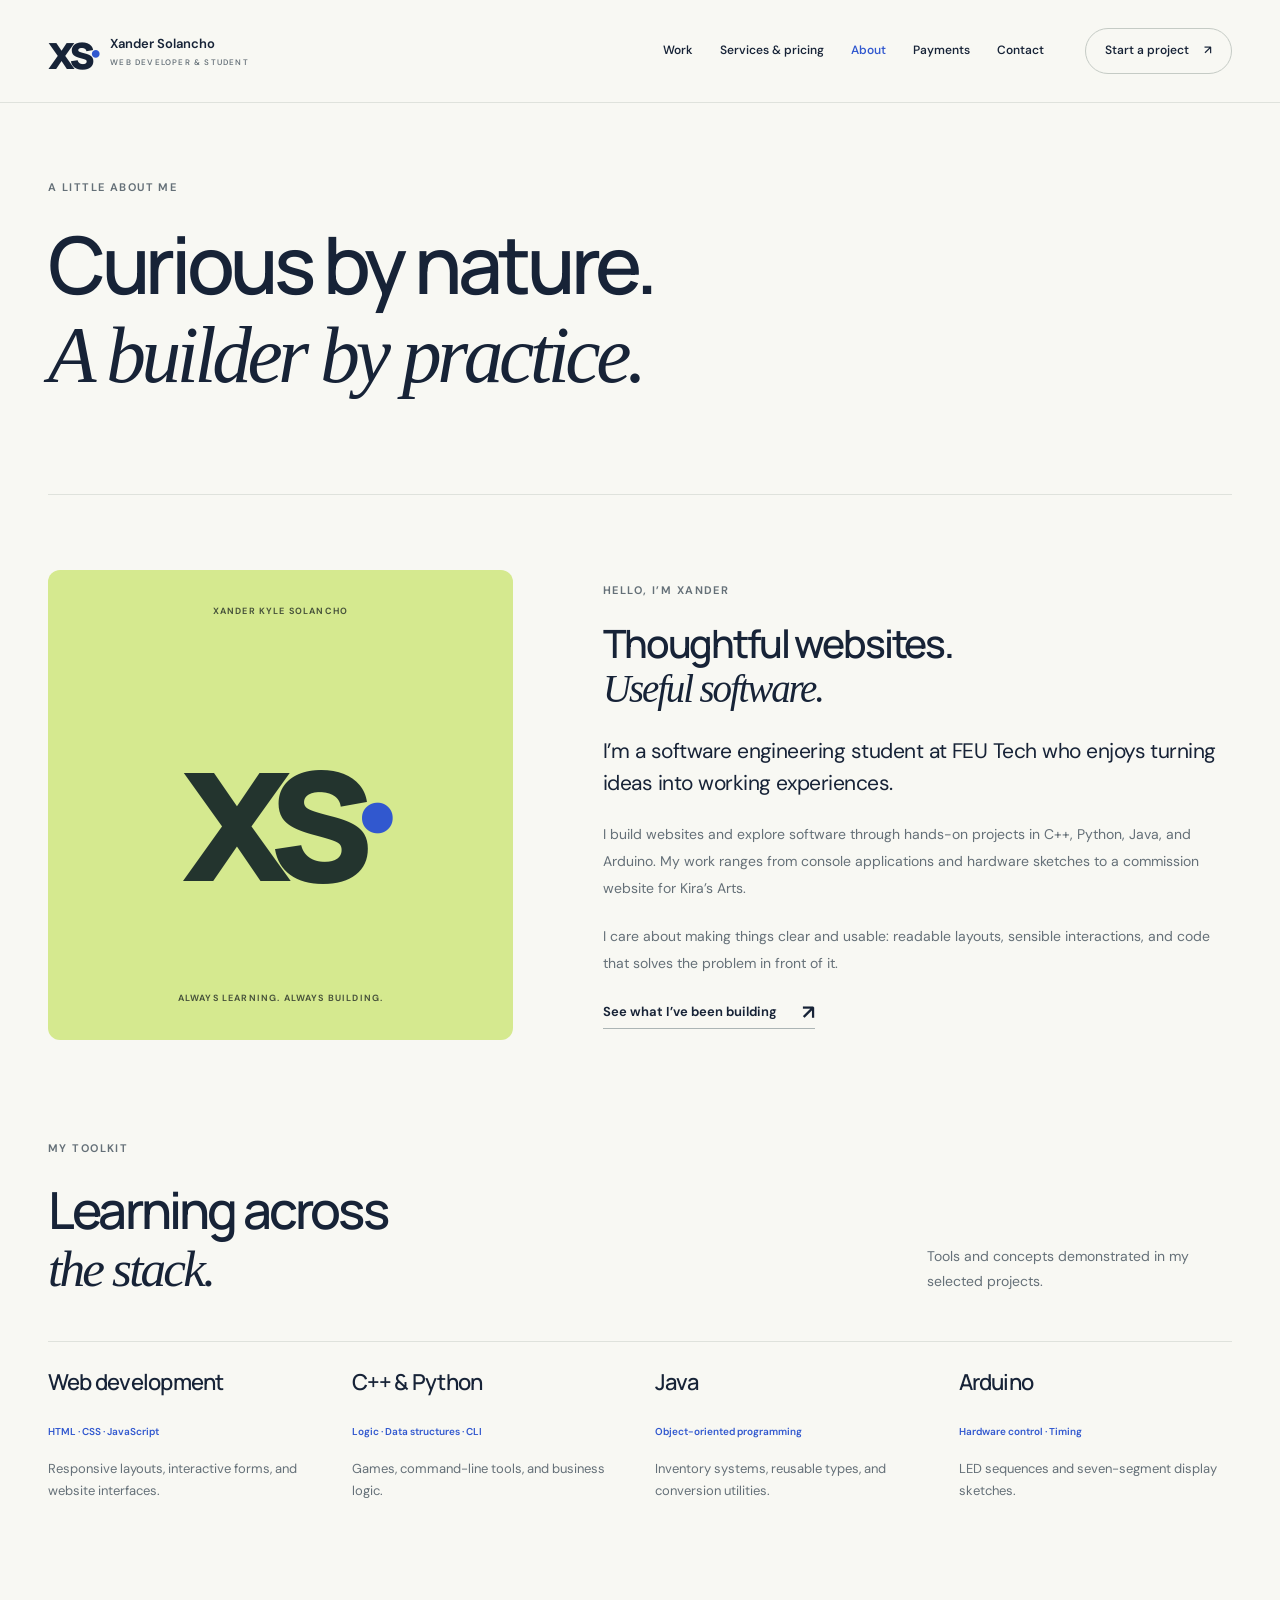
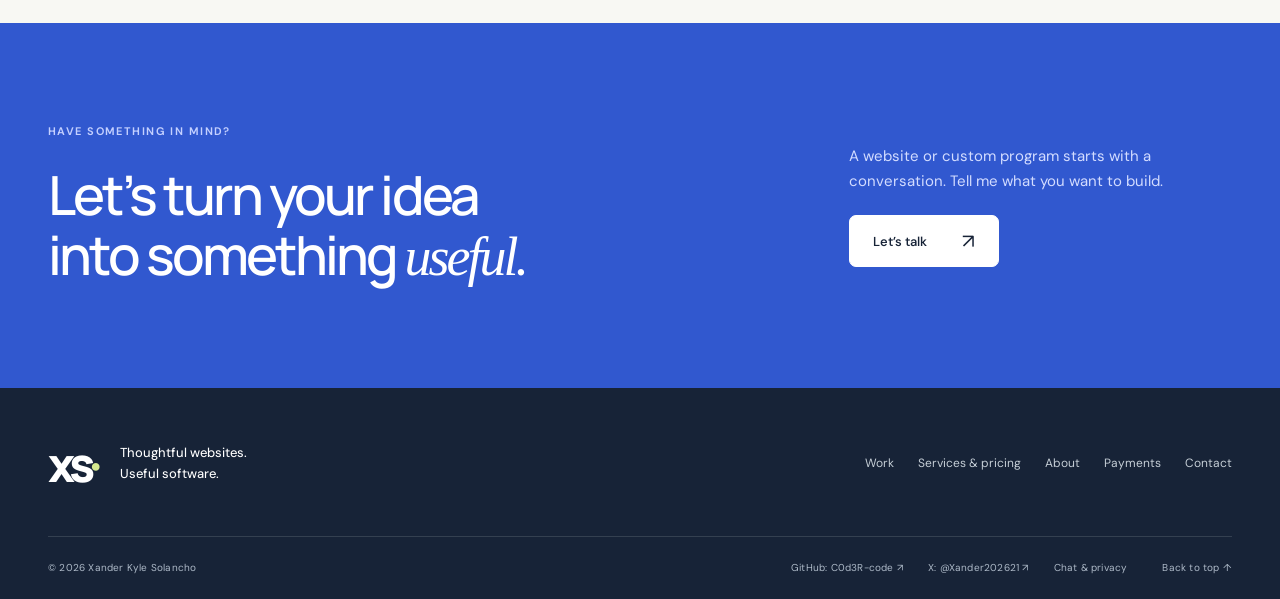
==== commit 3a9c4cd9: "Add separate custom programming service from US$50" ====
--- a/about.html
+++ b/about.html
@@ -102,11 +102,11 @@
 <div class="wrap cta-inner">
 <div>
 <p class="eyebrow">HAVE SOMETHING IN MIND?</p>
-<h2>Let’s give your idea<br>a place <em>online.</em>
+<h2>Let’s turn your idea<br>into something <em>useful.</em>
 </h2>
 </div>
 <div>
-<p>A thoughtful website starts with a conversation. Tell me what you want to build.</p>
+<p>A website or custom program starts with a conversation. Tell me what you want to build.</p>
 <a class="button " href="contact.html">Let’s talk <span aria-hidden="true">↗</span>
 </a>
 </div>
--- a/styles.css
+++ b/styles.css
@@ -11,4 +11,15 @@
 @media(max-width:1100px){.paypal-section{gap:55px}.wallet-card{padding:27px}.wallet-heading{gap:12px}.wallet-heading .tag{font-size:6px}.qr-display{padding:15px;min-height:435px}.payment-followup{gap:55px}.paypal-card{padding:28px}}
 @media(min-width:581px) and (max-width:900px){.menu-toggle{display:flex;align-items:center;gap:18px;background:none;border:1px solid #cbd1c8;border-radius:30px;padding:9px 15px;font-size:12px}.menu-toggle>span{font-size:19px;line-height:1}.site-header nav{display:none;position:absolute;left:0;right:0;top:100%;background:var(--paper);border-bottom:1px solid var(--line);padding:20px 32px;box-shadow:0 14px 20px #17233709;flex-direction:column;align-items:stretch;gap:0;font-size:15px}.site-header nav.open{display:flex}.site-header nav>a{padding:12px 0}.site-header nav .nav-cta{display:block;padding:12px 17px;margin:10px 0 0;text-align:center}.footer-links{max-width:350px;row-gap:16px}.paypal-section{gap:35px}.paypal-card{padding:23px}.paypal-card-top{flex-wrap:wrap;gap:15px}.paypal-card select{font-size:11px}.wallet-card{padding:22px}.qr-display{min-height:340px;padding:10px}.qr-actions{align-items:start;flex-direction:column;gap:15px}.wallet-heading{flex-wrap:wrap}.wallet-card>p{min-height:65px}.payment-followup{gap:40px}.payment-bridge{padding:26px;gap:25px}.payment-bridge .button{font-size:11px;padding:13px 15px;gap:15px}}
 @media(max-width:580px){.social-discussion{padding:26px 23px}.social-discussion h3{font-size:27px}.social-discussion .eyebrow{font-size:7px;line-height:1.8}.social-discussion .button{font-size:11px}.paypal-section{grid-template-columns:1fr;gap:25px}.paypal-section>div>p:not(.eyebrow){font-size:14px}.paypal-section .payment-card-note{font-size:12px}.paypal-card{padding:27px 22px}.paypal-card h3{font-size:26px}.paypal-card label{font-size:11px}.paypal-card select{font-size:16px;padding:12px 10px;letter-spacing:-.02em}.paypal-card-top{flex-wrap:wrap;gap:15px;margin-bottom:27px}.paypal-card-top>.tag{font-size:6px}.payment-amount-wrap input{font-size:29px}.paypal-button{font-size:12px}.payment-link-status,.paypal-card .form-note{font-size:11px}.wallet-grid{grid-template-columns:1fr;gap:22px}.wallet-card{padding:23px 18px}.wallet-heading h3{font-size:28px}.wallet-heading .tag{font-size:6px}.wallet-card>p{font-size:12px;min-height:0;margin-bottom:18px}.qr-display{min-height:0;padding:12px}.qr-display img{max-width:320px}.qr-actions{gap:12px}.qr-actions .text-link{font-size:11px;gap:15px}.qr-actions>a:last-child{font-size:10px}.wallet-note{font-size:12px}.payment-followup{grid-template-columns:1fr;gap:20px}.payment-followup h2{margin-bottom:0}.payment-followup>div>p:not(.eyebrow){font-size:14px}.payment-followup .hero-actions{flex-direction:column;align-items:stretch;gap:10px}.payment-followup .button{font-size:12px;padding:15px 18px}.payment-followup .payment-verification-note{font-size:11px}.payment-bridge{padding:25px 22px;flex-direction:column;align-items:start;gap:23px;margin-bottom:48px}.payment-bridge h3{font-size:24px}.payment-bridge p:not(.eyebrow){font-size:12px}.payment-bridge .button{width:100%;font-size:12px}.payment-method-tags{gap:8px}.payment-method-tags>a{padding:8px 16px;font-size:11px}.footer-bottom{display:flex;flex-wrap:wrap;gap:15px 22px}.footer-bottom>span:first-child{width:100%}.footer-bottom>a:last-child{margin-left:auto}}
+/* Custom programming is a separate service from website page packages. */
+[hidden] { display: none !important; }
+.program-services { background: #eeefe8; scroll-margin-top: 100px; }
+.program-price-grid { display: grid; grid-template-columns: repeat(2,minmax(0,1fr)); gap: 24px; }
+.program-price-grid .service-card { background: #fff; border-radius: 18px; padding: 32px; }
+.program-price { font-size: clamp(32px,4vw,48px); font-weight: 600; letter-spacing: -0.04em; margin: 24px 0; }
+.program-price span { font-size: 14px; letter-spacing: 0; font-weight: 400; }
+.program-php { font-size: 13px; min-height: 44px; }
+.program-scope { max-width: 800px; margin-top: 32px; }
+#program-size-field { margin: 16px 0; }
+@media(max-width: 580px) { .program-price-grid { grid-template-columns: 1fr; } .program-price-grid .service-card { padding: 24px; } }
 
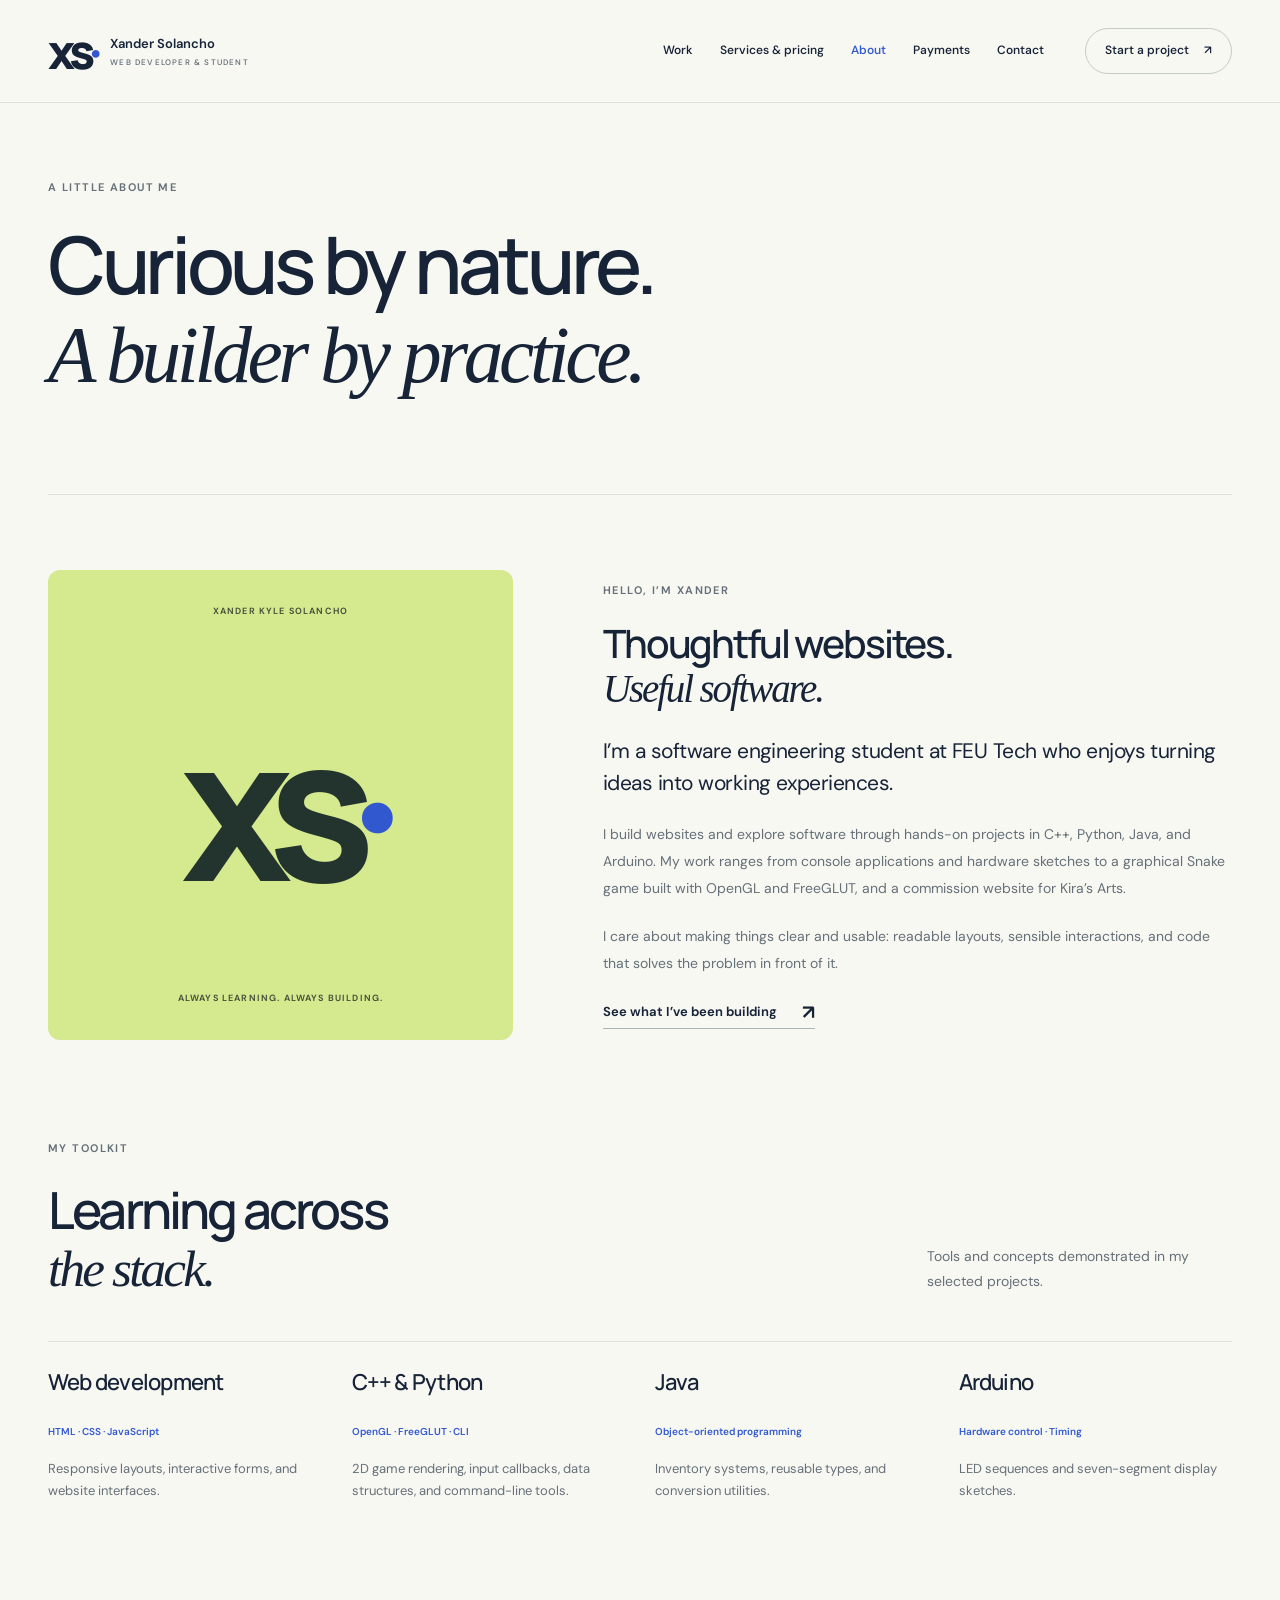
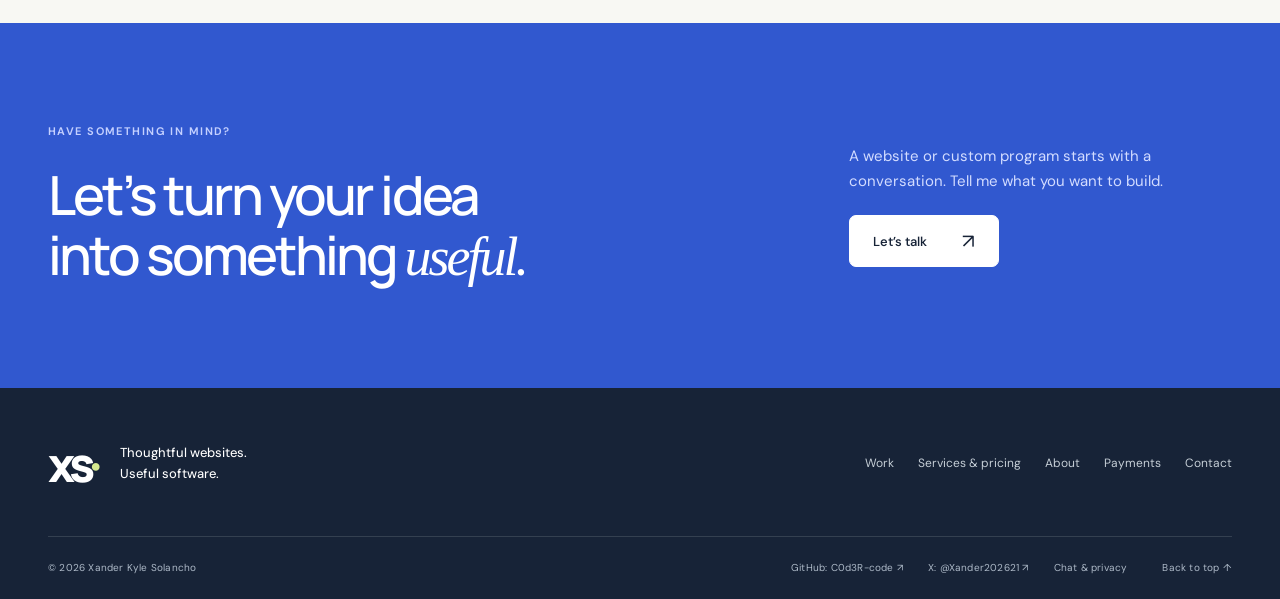
==== commit 9f1d54ee: "Showcase OpenGL Snake graphics and game development experience" ====
--- a/about.html
+++ b/about.html
@@ -12,8 +12,8 @@
 <link rel="canonical" href="https://c0d3r-code.github.io/about.html">
 <link rel="icon" href="assets/favicon.svg" type="image/svg+xml">
 <title>About Xander — Xander Solancho</title>
-<link rel="stylesheet" href="styles.css">
-<script src="site.js" defer>
+<link rel="stylesheet" href="styles.css?v=20261020-programs">
+<script src="site.js?v=20261020-programs" defer>
 </script>
 </head>
 <body>
@@ -59,7 +59,7 @@
 <em>Useful software.</em>
 </h2>
 <p class="large-copy">I’m a software engineering student at FEU Tech who enjoys turning ideas into working experiences.</p>
-<p>I build websites and explore software through hands-on projects in C++, Python, Java, and Arduino. My work ranges from console applications and hardware sketches to a commission website for Kira’s Arts.</p>
+<p>I build websites and explore software through hands-on projects in C++, Python, Java, and Arduino. My work ranges from console applications and hardware sketches to a graphical Snake game built with OpenGL and FreeGLUT, and a commission website for Kira’s Arts.</p>
 <p>I care about making things clear and usable: readable layouts, sensible interactions, and code that solves the problem in front of it.</p>
 <a class="text-link" href="work.html">See what I’ve been building <span aria-hidden="true">↗</span>
 </a>
@@ -83,8 +83,8 @@
 </article>
 <article>
 <h3>C++ & Python</h3>
-<span>Logic · Data structures · CLI</span>
-<p>Games, command-line tools, and business logic.</p>
+<span>OpenGL · FreeGLUT · CLI</span>
+<p>2D game rendering, input callbacks, data structures, and command-line tools.</p>
 </article>
 <article>
 <h3>Java</h3>
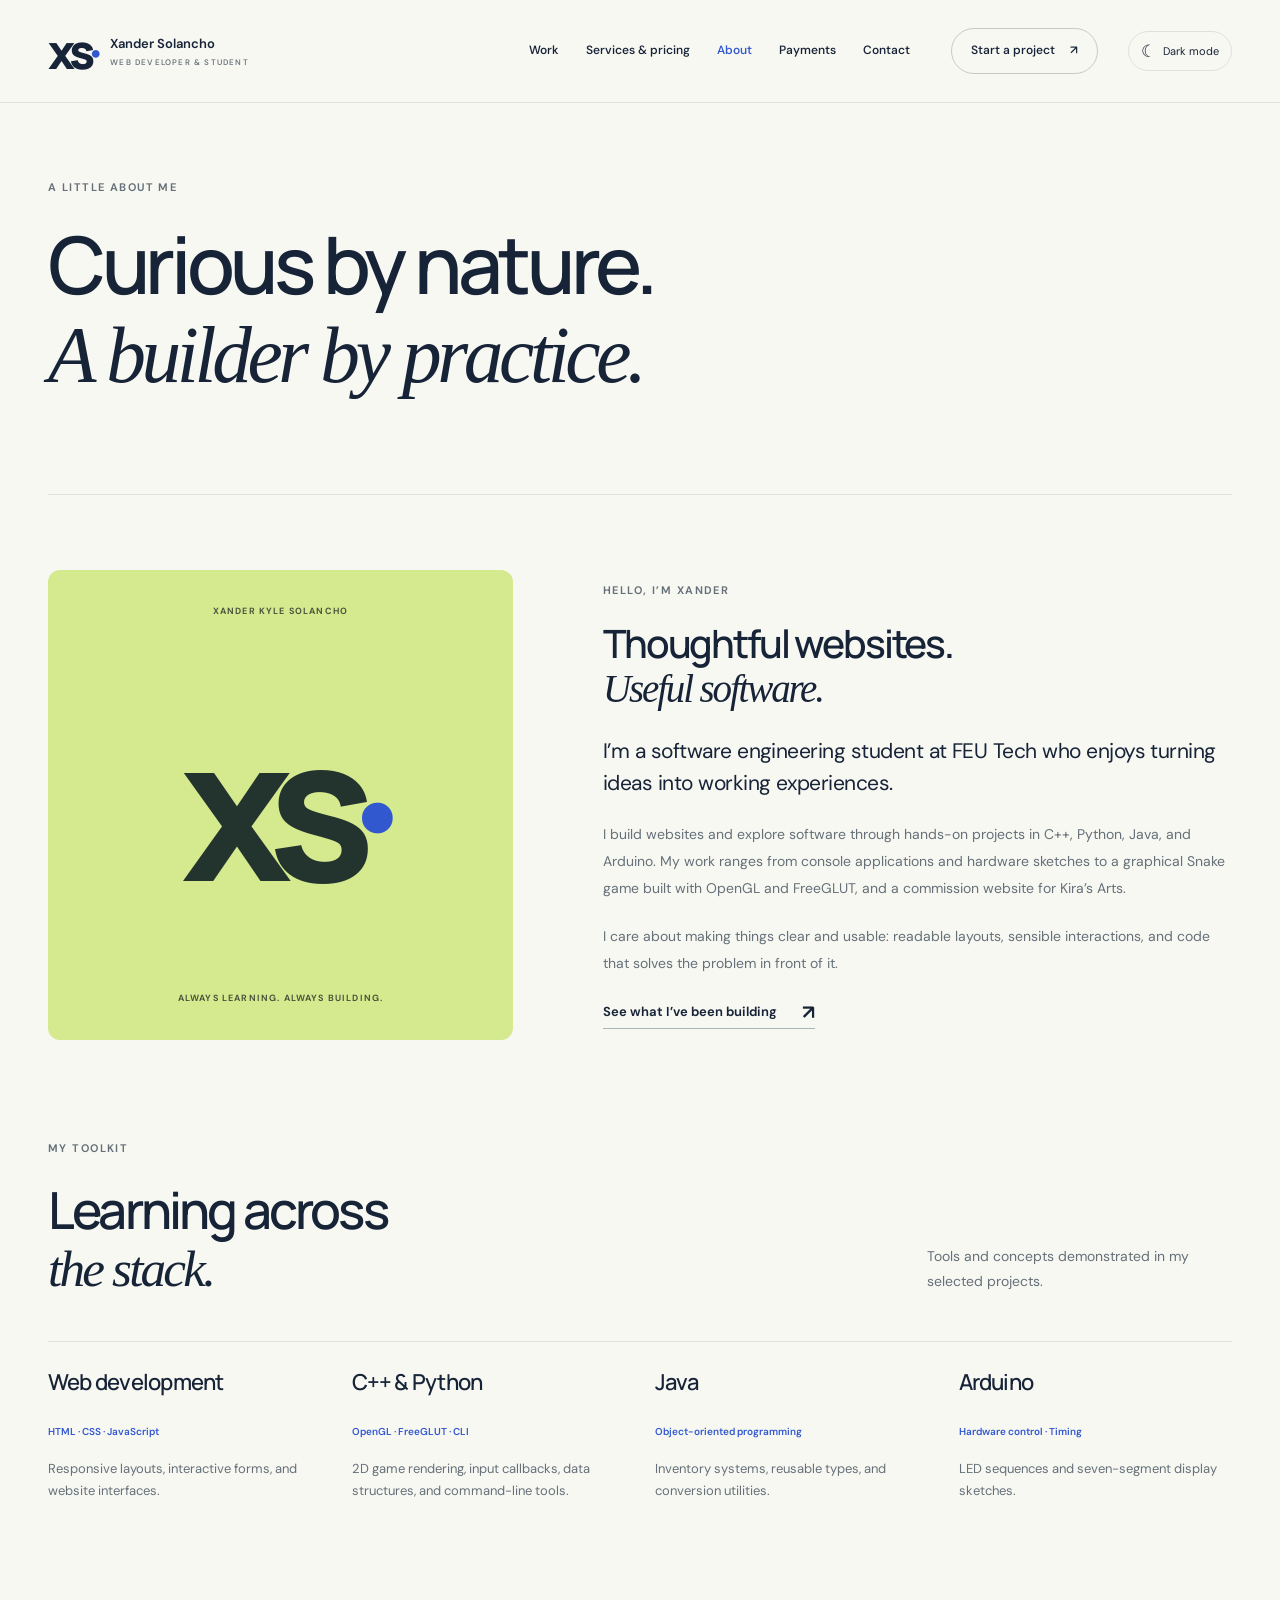
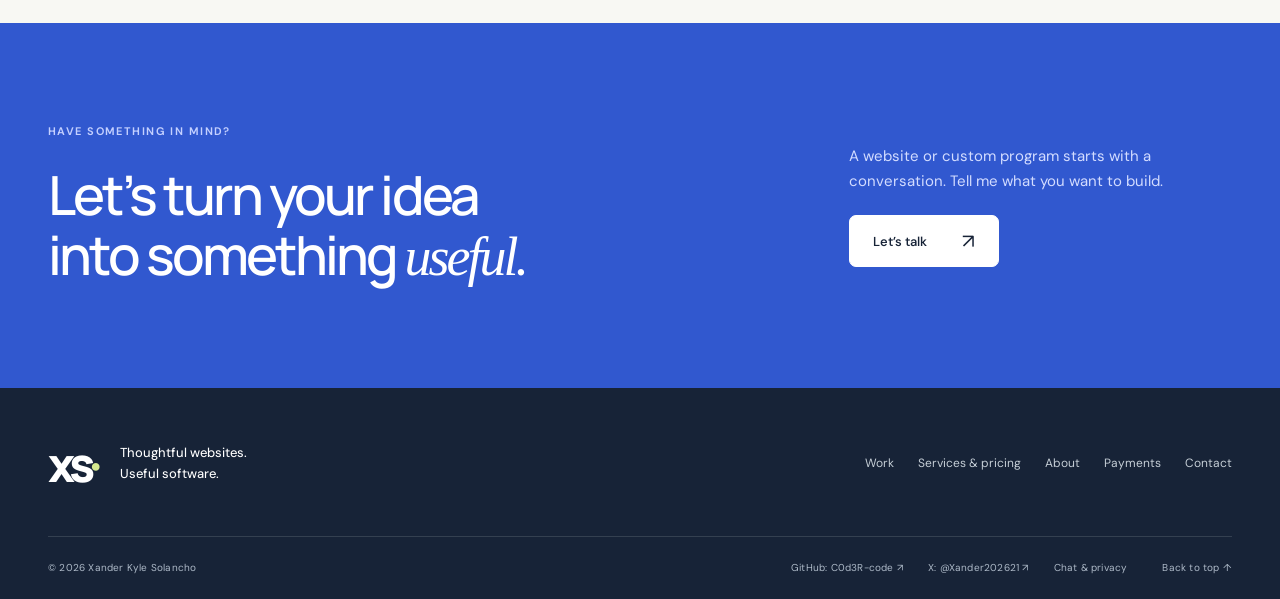
==== commit 670da2af: "Add persistent light and dark themes; set two-page websites to US$999" ====
--- a/about.html
+++ b/about.html
@@ -4,6 +4,7 @@
 <meta charset="utf-8">
 <meta name="viewport" content="width=device-width,initial-scale=1">
 <meta name="theme-color" content="#f8f8f3">
+<script>try{var theme=localStorage.getItem("xander-theme");document.documentElement.dataset.theme=theme==="dark"||theme==="light"?theme:matchMedia("(prefers-color-scheme: dark)").matches?"dark":"light"}catch(e){document.documentElement.dataset.theme=matchMedia("(prefers-color-scheme: dark)").matches?"dark":"light"}</script>
 <meta name="description" content="Meet Xander Kyle Solancho, an FEU Tech software engineering student who builds websites and programs in C++, Python, Java, and Arduino.">
 <meta property="og:title" content="About Xander — Xander Solancho">
 <meta property="og:description" content="Meet Xander Kyle Solancho, an FEU Tech software engineering student who builds websites and programs in C++, Python, Java, and Arduino.">
@@ -12,8 +13,8 @@
 <link rel="canonical" href="https://c0d3r-code.github.io/about.html">
 <link rel="icon" href="assets/favicon.svg" type="image/svg+xml">
 <title>About Xander — Xander Solancho</title>
-<link rel="stylesheet" href="styles.css?v=20261020-programs">
-<script src="site.js?v=20261020-programs" defer>
+<link rel="stylesheet" href="styles.css?v=20261020-theme">
+<script src="site.js?v=20261020-theme" defer>
 </script>
 </head>
 <body>
@@ -26,8 +27,6 @@
 <span>Xander Solancho<small>WEB DEVELOPER & STUDENT</small>
 </span>
 </a>
-<button class="menu-toggle" aria-expanded="false" aria-controls="navigation" type="button">Menu <span aria-hidden="true">+</span>
-</button>
 <nav id="navigation" aria-label="Main navigation">
 <a href="work.html" >Work</a>
 <a href="services.html" >Services & pricing</a>
@@ -37,6 +36,14 @@
 <a class="nav-cta" href="contact.html#inquiry">Start a project <span aria-hidden="true">↗</span>
 </a>
 </nav>
+<div class="header-actions">
+<button id="theme-toggle" class="theme-toggle" type="button" aria-label="Switch to dark mode" aria-pressed="false">
+<span class="theme-icon" aria-hidden="true">☾</span>
+<span class="theme-label">Dark mode</span>
+</button>
+<button class="menu-toggle" aria-expanded="false" aria-controls="navigation" type="button">Menu <span aria-hidden="true">+</span>
+</button>
+</div>
 </div>
 </header>
 <main id="main">
--- a/styles.css
+++ b/styles.css
@@ -22,4 +22,90 @@
 .program-scope { max-width: 800px; margin-top: 32px; }
 #program-size-field { margin: 16px 0; }
 @media(max-width: 580px) { .program-price-grid { grid-template-columns: 1fr; } .program-price-grid .service-card { padding: 24px; } }
+
+:root { color-scheme: light; }
+:root[data-theme="dark"] {
+  color-scheme: dark;
+  --paper: #101720;
+  --ink: #edf1f5;
+  --muted: #adb8c6;
+  --blue: #9bb4ff;
+  --line: #344252;
+  --soft: #19232f;
+  --surface: #1c2835;
+}
+.header-actions { display: flex; align-items: center; gap: 12px; flex: none; }
+.theme-toggle { display: inline-flex; align-items: center; justify-content: center; gap: 7px; border: 1px solid var(--line); border-radius: 30px; background: transparent; color: var(--ink); padding: 9px 12px; font-size: 11px; white-space: nowrap; min-height: 40px; }
+.theme-toggle:hover { border-color: var(--blue); color: var(--blue); }
+.theme-icon { font-size: 17px; line-height: 1; }
+.site-header nav { margin-left: auto; }
+html[data-theme="dark"] .button { background: #d7e2ff; color: #15223a; border-color: #d7e2ff; }
+html[data-theme="dark"] .button:hover { background: #b6caff; border-color: #b6caff; }
+html[data-theme="dark"] .button-secondary { background: transparent; color: var(--ink); border-color: var(--line); }
+html[data-theme="dark"] .button-secondary:hover { background: #2c3b50; }
+html[data-theme="dark"] .skip-link { background: #d7e2ff; color: #15223a; }
+html[data-theme="dark"] .hero-showcase,
+html[data-theme="dark"] .project-caption,
+html[data-theme="dark"] .work-image,
+html[data-theme="dark"] .case-visual,
+html[data-theme="dark"] .mobile-stage { background: #292733; }
+html[data-theme="dark"] .showcase-note .eyebrow,
+html[data-theme="dark"] .showcase-note p,
+html[data-theme="dark"] .mobile-stage>.mono { color: #c4bacd; }
+html[data-theme="dark"] .project-caption { border-color: #4b4457; }
+html[data-theme="dark"] .code-project,
+html[data-theme="dark"] .calculator,
+html[data-theme="dark"] .paypal-card,
+html[data-theme="dark"] .wallet-card,
+html[data-theme="dark"] .program-price-grid .service-card { background: var(--surface); }
+html[data-theme="dark"] .program-services,
+html[data-theme="dark"] .inquiry-card { background: var(--soft); }
+html[data-theme="dark"] .price-card,
+html[data-theme="dark"] .social-discussion { background: #1c2a3d; border: 1px solid var(--line); }
+html[data-theme="dark"] .price-card .button,
+html[data-theme="dark"] .social-discussion .button { background: var(--lime); color: #23342e; border-color: var(--lime); }
+html[data-theme="dark"] .cta { background: #284798; }
+html[data-theme="dark"] .site-footer { background: #0c121b; }
+html[data-theme="dark"] .portfolio-art { background: #25372f; color: #d2e6d3; }
+html[data-theme="dark"] .identity-art strong>span { color: #3158cf; }
+html[data-theme="dark"] .stepper button,
+html[data-theme="dark"] .rate-field button { background: #283747; }
+html[data-theme="dark"] .stepper input { color: var(--ink); }
+html[data-theme="dark"] .menu-toggle { color: var(--ink); }
+html[data-theme="dark"] .site-header nav .nav-cta,
+html[data-theme="dark"] .button-secondary,
+html[data-theme="dark"] .service-card,
+html[data-theme="dark"] .tag,
+html[data-theme="dark"] .price-pill,
+html[data-theme="dark"] .stepper,
+html[data-theme="dark"] .inquiry-card input,
+html[data-theme="dark"] .inquiry-card select,
+html[data-theme="dark"] .inquiry-card textarea,
+html[data-theme="dark"] .paypal-card select,
+html[data-theme="dark"] .payment-amount-wrap,
+html[data-theme="dark"] .payment-method-tags>a { border-color: var(--line); }
+html[data-theme="dark"] input::placeholder,
+html[data-theme="dark"] textarea::placeholder { color: #9ba9b8; opacity: 1; }
+html[data-theme="dark"] .paypal-wordmark { color: #b7ceff; }
+html[data-theme="dark"] .paypal-wordmark>span { color: #72c5ff; }
+html[data-theme="dark"] .paypal-button { background: #2854b0; color: white; border-color: #2854b0; }
+html[data-theme="dark"] .gcash-card h3 { color: #80b4ff; }
+html[data-theme="dark"] .maya-card h3 { color: #62db9a; }
+html[data-theme="dark"] ::selection { background: #536d37; color: white; }
+/* Keep original project screenshots and payment QRs in their original colors. */
+@media(min-width:901px) and (max-width:1200px) {
+  .header-inner { gap: 16px; }
+  .site-header nav { gap: 16px; }
+  .site-header nav .nav-cta { margin-left: 0; padding: 10px 13px; }
+}
+@media(max-width:1100px) and (min-width:901px) {
+  .site-header .brand>span:last-child { display: none; }
+}
+@media(max-width:580px) {
+  .header-inner { gap: 10px; }
+  .header-actions { gap: 7px; }
+  .theme-toggle { padding: 9px 10px; }
+  .theme-toggle .theme-label { display: none; }
+  .menu-toggle { padding: 9px 12px; gap: 10px; }
+}
 
